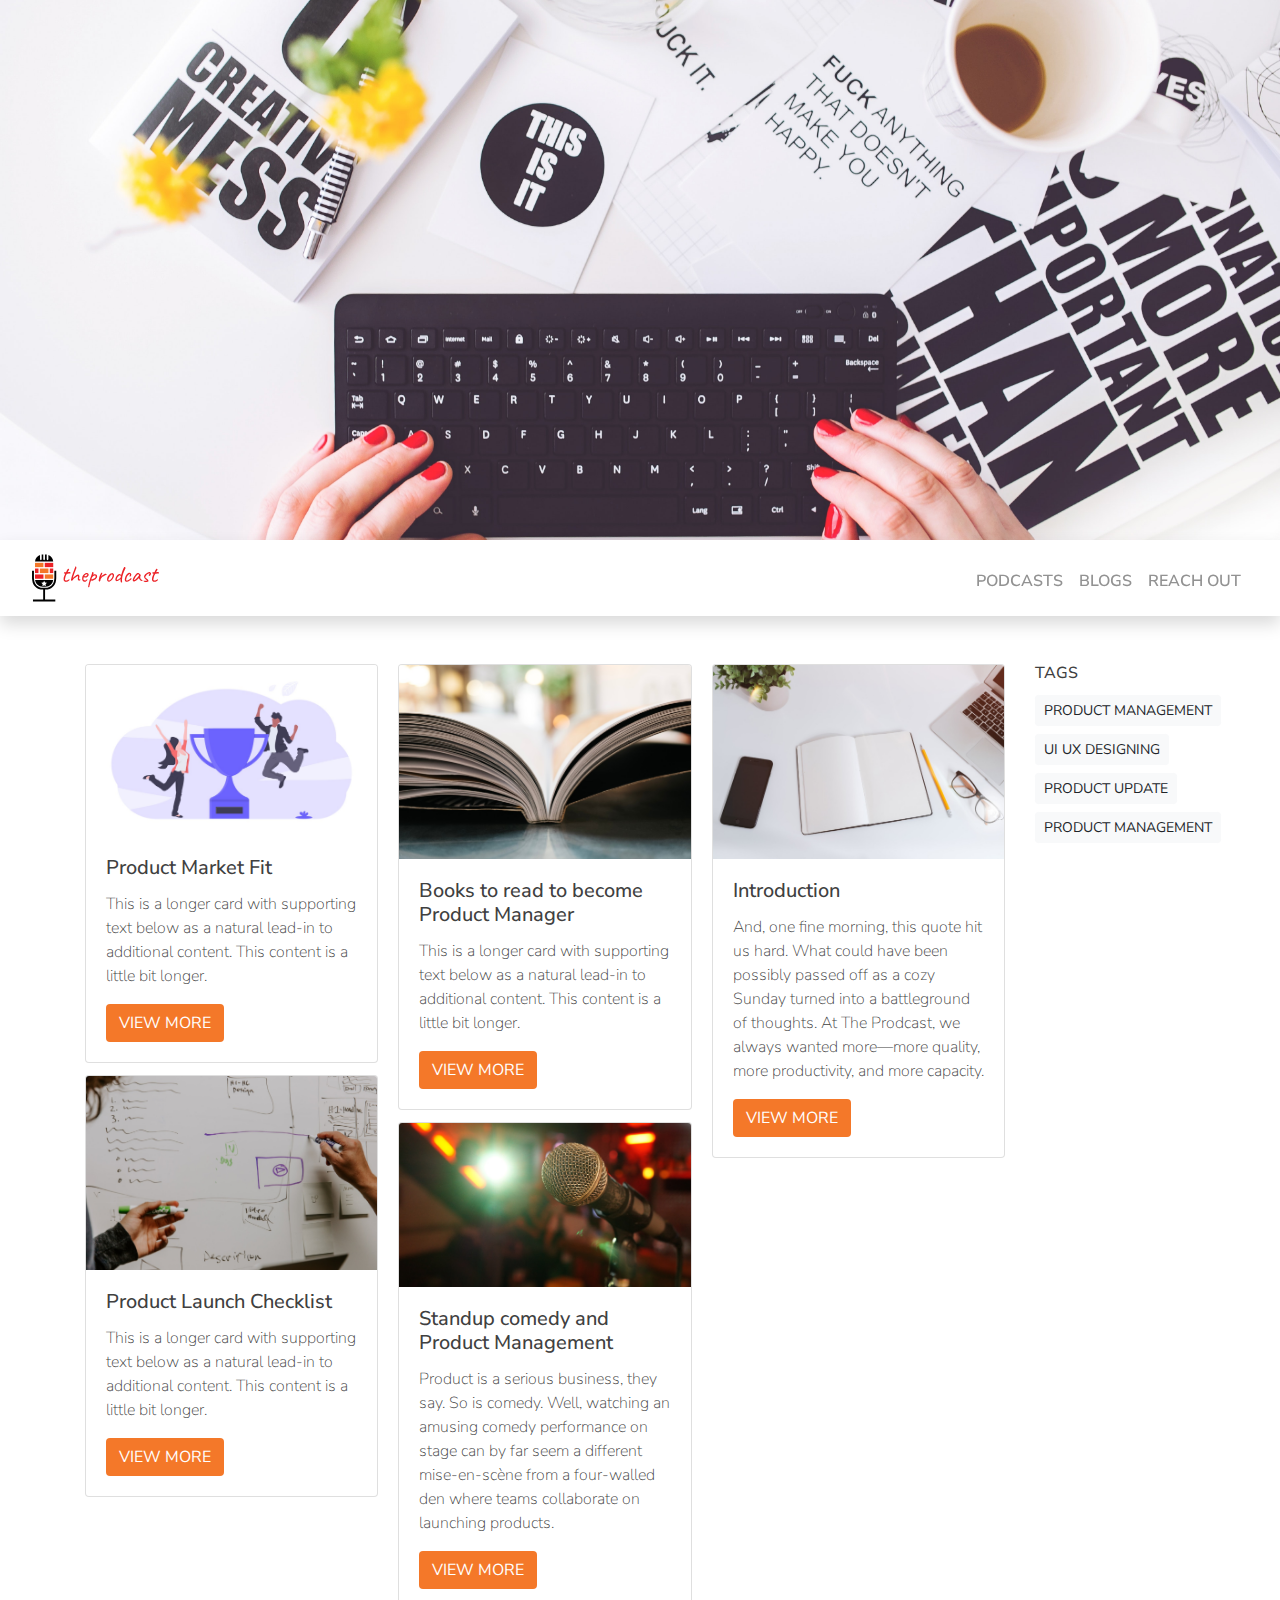
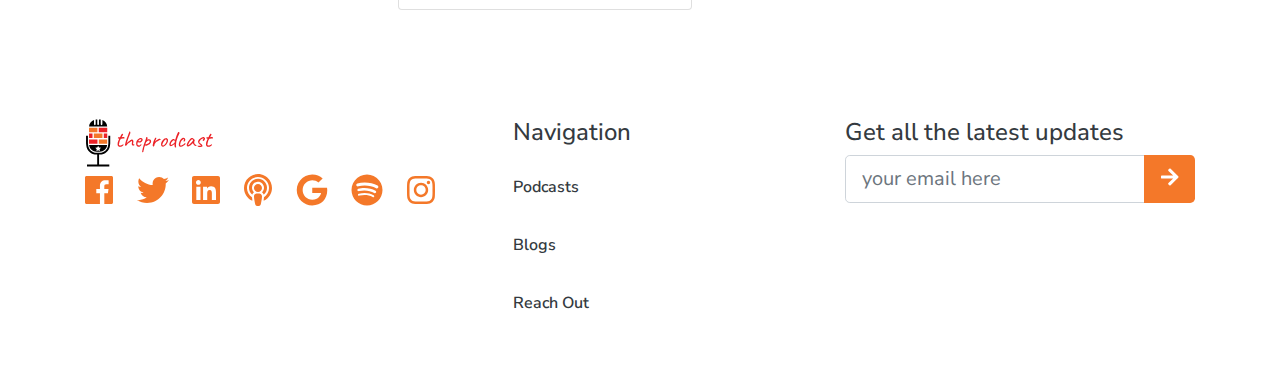
==== blogs/index.html @ cf058c2c "Update index.html" ====
<!doctype html>
<html lang="en">

<head>
    <!-- Required meta tags -->
    <meta charset="utf-8">
    <meta name="viewport" content="width=device-width, initial-scale=1, shrink-to-fit=no">
    <link rel="icon" type="image/svg+xml" href="../assets/img/icons/favicon.svg" />
    <link rel="icon" type="image/png" href="../assets/img/icons/favicon-16x16.png" sizes="16x16">
    <link rel="icon" type="image/png" href="../assets/img/icons/favicon-32x32.png" sizes="32x32">
    <link rel="icon" type="image/png" href="../assets/img/icons/favicon-48x48.png" sizes="48x48">

    <!-- Bootstrap CSS -->
    <link rel="stylesheet" href="../assets/lib/bootstrap/4.4.1/css/bootstrap.min.css">
    <link rel="stylesheet" href="../assets/lib/animate/css/animate.css">
    <link rel="stylesheet" href="../assets/css/default/style.css">
    <link rel="stylesheet" href="../assets/css/default/blogs.css">

    <title>TheProdcast - Blogs</title>
</head>

<body data-spy="scroll" data-target=".site-nav" data-offset="55">

    <header id="page-hero" class="site-header">

        <section class="layout-hero d-flex align-items-center text-light text-center">
            <!-- <div class="container py-4">
                <div class="row justify-content-center pt-5">
                    <div class="col-11 col-sm-10 col-md-8 animated fadeInUp">
                        <img class="layout-image img-fluid rounded" src="assets/img/icons/brand-banner-color.svg"
                            alt="banner image">
                    </div>
                </div>
                <div class="row justify-content-center">
                    <div class="col-11 col-sm-10 col-md-8 animated fadeInUp">
                        <p class="page-section-text">Simple, compelling, and fun—this is how we at The Prodcast made
                            product learning to be. Here’s the content-rich platform with interesting product stories
                            and podcasts that feature the stars behind stellar products. Whether you’re an enthusiast or
                            a full-time geek—level up your career and product skills by leveraging our knowledge.
                        </p>
                    </div>
                </div>
            </div> -->
        </section>

    </header>

    <nav class="site-nav family-sans text-uppercase navbar navbar-expand-md navbar-default bg-white sticky-top shadow">
        <div class="container-fluid">

            <a class="navbar-brand text-tango" href="#page-hero">
                <img class="img-fluid" src="../assets/img/icons/brand-logo.svg" alt="brand logo"></a>

            <button type="button" class="navbar-toggler border-tango" data-toggle="collapse" data-target="#myTogglerNav"
                aria-controls="myTogglerNav" aria-label="Toggle Navigation">
                <i class="fas fa-bars text-tango"></i>
            </button>

            <section class="collapse navbar-collapse" id="myTogglerNav">
                <div class="navbar-nav ml-auto">
                    <a class="nav-item nav-link" href="../index.html#page-podcasts">podcasts</a>
                    <a class="nav-item nav-link" href="#page-blogs">blogs</a>
                    <!-- <a class="nav-item nav-link" href="#page-videos">videos</a> -->
                    <a class="nav-item nav-link" href="../index.html#page-contact">reach out</a>
                    <!-- <a class="nav-item nav-link" href="#page-events">events</a>
                    <a class="nav-item nav-link" href="#page-gallery">gallery</a> -->
                </div>
            </section>

        </div>
    </nav>

    <article id="page-blogs" class="page-section vertical-padding">
        <section class="container py-5">
            <div class="row">
                <div class="col-md-10">
                    <div class="card-columns">
                        <div class="card">
                            <img src="../assets/img/blogs/5.jpg" class="card-img-top" alt="product market fit">
                            <div class="card-body">
                                <h5 class="card-title">Product Market Fit</h5>
                                <p class="card-text">This is a longer card with supporting text below as a natural
                                    lead-in
                                    to
                                    additional content. This content is a little bit longer.</p>
                                <a href="javascript:;" class="btn btn-tango text-uppercase">View More</a>
                            </div>
                        </div>
                        <div class="card">
                            <img src="../assets/img/blogs/4.jpg" class="card-img-top" alt="product market fit">
                            <div class="card-body">
                                <h5 class="card-title">Product Launch Checklist</h5>
                                <p class="card-text">This is a longer card with supporting text below as a natural
                                    lead-in
                                    to
                                    additional content. This content is a little bit longer.</p>
                                <a href="javascript:;" class="btn btn-tango text-uppercase">View More</a>
                            </div>
                        </div>
                        <div class="card">
                            <img src="../assets/img/blogs/3.jpg" class="card-img-top" alt="product market fit">
                            <div class="card-body">
                                <h5 class="card-title">Books to read to become Product Manager</h5>
                                <p class="card-text">This is a longer card with supporting text below as a natural
                                    lead-in
                                    to
                                    additional content. This content is a little bit longer.</p>
                                <a href="javascript:;" class="btn btn-tango text-uppercase">View More</a>
                            </div>
                        </div>
                        <div class="card">
                            <img src="../assets/img/blogs/2.jpg" class="card-img-top" alt="product market fit">
                            <div class="card-body">
                                <h5 class="card-title">Standup comedy and Product Management</h5>
                                <p class="card-text">Product is a serious business, they say. So is comedy. Well,
                                    watching an amusing comedy performance on stage can by far seem a different
                                    mise-en-scène from a four-walled den where teams collaborate on launching products.
                                </p>
                                <a href="javascript:;" class="btn btn-tango text-uppercase">View More</a>
                            </div>
                        </div>
                        <div class="card">
                            <img src="../assets/img/blogs/1.jpg" class="card-img-top" alt="product market fit">
                            <div class="card-body">
                                <h5 class="card-title">Introduction</h5>
                                <p class="card-text">And, one fine morning, this quote hit us hard. What could have been
                                    possibly passed off as a cozy Sunday turned into a battleground of thoughts. At The
                                    Prodcast, we always wanted more—more quality, more productivity, and more capacity.
                                </p>
                                <a href="1.html" class="btn btn-tango text-uppercase">View More</a>
                            </div>
                        </div>
                    </div>
                </div>
                <div class="col-md-2">
                    <h1 class="h6 text-uppercase">Tags</h1>
                    <button type="button" class="btn btn-sm btn-light text-uppercase text-left text-nowrap my-1">product
                        management</button>
                    <button type="button" class="btn btn-sm btn-light text-uppercase text-left text-nowrap my-1">ui ux
                        designing</button>
                    <button type="button" class="btn btn-sm btn-light text-uppercase text-left text-nowrap my-1">product
                        update</button>
                    <button type="button" class="btn btn-sm btn-light text-uppercase text-left text-nowrap my-1">product
                        management</button>
                </div>
            </div>
        </section>
    </article>

    <footer class="site-footer text-dark d-flex justify-content-center">

        <div class="layout-social container py-5">
            <div class="row justify-content-between">
                <div class="col-12 col-lg-4 mt-4 mt-lg-0">
                    <img class="layout-image img-fluid rounded" src="../assets/img/icons/brand-logo.svg"
                        alt="sample image">
                    <div class="d-flex justify-content-between">
                        <a class="text-tango layout-icon text-decoration-none"
                            href="https://www.facebook.com/TheProdcastt/">
                            <i class="fab fa-facebook"></i>
                        </a>
                        <a class="text-tango layout-icon text-decoration-none"
                            href="https://twitter.com/TheProdcastt?s=08">
                            <i class="fab fa-twitter"></i>
                        </a>
                        <a class="text-tango layout-icon text-decoration-none"
                            href="https://www.linkedin.com/company/theprodcast/about/?viewAsMember=true">
                            <i class="fab fa-linkedin"></i>
                        </a>
                        <a class="text-tango layout-icon text-decoration-none"
                            href="https://podcasts.apple.com/in/podcast/theprodcast/id1482634172">
                            <i class="fas fa-podcast"></i>
                        </a>
                        <a class="text-tango layout-icon text-decoration-none"
                            href="https://podcasts.google.com/?feed=aHR0cHM6Ly9hbmNob3IuZm0vcy9lYTJhMzEwL3BvZGNhc3QvcnNz">
                            <i class="fab fa-google"></i>
                        </a>
                        <a class="text-tango layout-icon text-decoration-none"
                            href="https://open.spotify.com/show/0u6NNu3ZyZHyn888FD3WdE?si=4LBJCZOmSqauSCXSs1jBHQ">
                            <i class="fab fa-spotify"></i>
                        </a>
                        <a class="text-tango layout-icon text-decoration-none"
                            href="https://www.instagram.com/theprodcastt?igshid=fhnfyehpkcc2">
                            <i class="fab fa-instagram"></i>
                        </a>
                    </div>
                </div>
                <div class="col-12 col-lg-3 mt-4 mt-lg-0">
                    <h2 class="layout-title">Navigation</h2>
                    <ul class="list-group list-group-flush site-nav">
                        <li class="list-group-item px-0 border-bottom-0"><a
                                class="nav-item nav-link pl-0 text-dark text-decoration-none"
                                href="../index.html#page-podcasts">Podcasts</a></li>
                        <li class="list-group-item px-0 border-bottom-0"><a
                                class="nav-item nav-link pl-0 text-dark text-decoration-none"
                                href="#page-blogs">Blogs</a></li>
                        <!-- <li class="list-group-item px-0 border-bottom-0"><a
                                class="nav-item nav-link pl-0 text-dark text-decoration-none"
                                href="#page-videos">Videos</a></li> -->
                        <li class="list-group-item px-0 border-bottom-0"><a
                                class="nav-item nav-link pl-0 text-dark text-decoration-none"
                                href="../index.html#page-contact">Reach
                                Out</a></li>
                        <!-- <li class="list-group-item px-0 border-bottom-0"><a
                                class="nav-item nav-link pl-0 text-dark text-decoration-none"
                                href="#page-events">Events</a></li>
                        <li class="list-group-item px-0 border-bottom-0"><a
                                class="nav-item nav-link pl-0 text-dark text-decoration-none"
                                href="#page-gallery">Gallery</a></li> -->
                    </ul>
                </div>
                <div class="col-12 col-lg-4 mt-4 mt-lg-0">
                    <h2 class="layout-title ">Get all the latest updates</h2>
                    <div class="input-group input-group-lg">
                        <input type="text" class="form-control" aria-label="Sizing example input"
                            placeholder="your email here" aria-describedby="inputGroup-sizing-lg">
                        <div class="input-group-append">
                            <button class="btn btn-tango" type="button"><i class="fa fa-arrow-right"></i></button>
                        </div>
                    </div>
                </div>
            </div>
        </div>

    </footer>

    <a id="back-to-top" href="#" class="btn btn-outline-tango back-to-top" role="button"><i
            class="fa fa-arrow-up text-tango"></i></a>

    <!-- Optional JavaScript -->
    <!-- jQuery first, then Popper.js, then Bootstrap JS -->
    <script src="../assets/lib/jquery/3.3.1/js/jquery.min.js"></script>
    <script src="../assets/lib/popper/1.14.6/js/popper.min.js"></script>
    <script src="../assets/lib/bootstrap/4.4.1/js/bootstrap.min.js"></script>
    <script async defer src="../assets/lib/fontawesome/5.6.3/js/all.js"></script>
    <script src="../assets/js/default/app.js"></script>
</body>

</html>
---- assets/css/default/style.css ----
@import url('https://fonts.googleapis.com/css?family=Nunito+Sans:200,400,600&display=swap');

:root {
  /* 
    --blue: #007bff;
    --indigo: #6610f2;
    --purple: #6f42c1;
    --pink: #e83e8c;
    --red: #dc3545;
    --orange: #fd7e14;
    --yellow: #ffc107;
    --green: #28a745;
    --teal: #20c997;
    --cyan: #17a2b8;
    --white: #fff;
    --gray: #6c757d;
    --gray-dark: #343a40;
    --primary: #007bff;
    --secondary: #6c757d;
    --success: #28a745;
    --info: #17a2b8;
    --warning: #ffc107;
    --danger: #dc3545;
    --light: #f8f9fa;
    --dark: #343a40;

    --breakpoint-xs: 0;
    --breakpoint-sm: 576px;
    --breakpoint-md: 768px;
    --breakpoint-lg: 992px;
    --breakpoint-xl: 1200px;

    --font-family-nunito-sans: -apple-system,BlinkMacSystemFont,"Segoe UI",Roboto,"Helvetica Neue",Arial,sans-serif,"Apple Color Emoji","Segoe UI Emoji","Segoe UI Symbol";
    --font-family-monospace: SFMono-Regular,Menlo,Monaco,Consolas,"Liberation Mono","Courier New",monospace;
*/
  /* Override Variables */
  --font-family-nunito-sans: 'Nunito Sans', sans-serif, -apple-system,
    BlinkMacSystemFont, 'Segoe UI', Roboto, 'Helvetica Neue',
    Arial, sans-serif, 'Apple Color Emoji', 'Segoe UI Emoji',
    'Segoe UI Symbol';
  --gray-dark: #404040;
  --purple: #533777;

  /* Page Variables */
  --tango: #f47829;
  --ghost: #ccd1d8;
  --black: #000000;
  --gray: #929292;
  --light-blue: #e1f7f5;
  --light-purple: #c290d2;
  --font-family-serif: 'Nunito Sans', serif;
  --color-text: var(--gray-dark);
  --font-family-text: var(--font-family-serif);
}

.family-sans {
  font-family: var(--font-family-nunito-sans);
}

.animated {
  visibility: visible !important;
}

body {
  font-family: var(--font-family-text);
  color: var(--color-text);
  font-weight: 200;
}

.site-header {
  background: linear-gradient(to bottom, rgba(0,0,0,0), rgba(0,0,0,0.7)), url(../../img/landing/hero.jpg);
  background-position: center center;
  background-repeat: no-repeat;
  background-size: cover;
}

.site-header .animated {
  animation-delay: 0.5s;
  animation-duration: 1s;
}

.site-header img {
  height: 200px;
}

.layout-text {
  font-size: 0.875em;
  font-weight: 400;
}

.site-nav.inbody {
  background: var(--secondary);
}

.site-nav .navbar-nav .nav-link.active,
.site-nav .navbar-nav .nav-link:hover {
  color: var(--dark) !important;
}

@media screen and (max-width: 768px) {
  .site-nav .navbar-collapse {
    /* background-color: var(--black); */
    padding: 10px;
  }
  
  .site-nav .nav-link {
    color: var(--gray) !important;
  }
}

.site-header .layout-hero {
  min-height: 50vh;
}

.site-header .page-section-title {
  font-size: 3em;
  font-family: var(--font-family-nunito-sans);
  font-weight: 200;
}

.site-header .page-section-text {
  font-size: 1.2em;
}

.site-nav .nav-link {
  position: relative;
  padding-bottom: 0;
  margin-bottom: 2px;
}

.site-nav .nav-link:before {
  content: '';
  position: absolute;
  width: 100%;
  max-width: 100px;
  height: 2px;
  left: 0;
  bottom: 0;
  background-color: var(--tango);
  visibility: hidden;
  transform: scaleX(0);
  transition: all 0.3s ease-out;
}

.site-nav .nav-link:hover:before {
  visibility: visible;
  left: 0;
  transform: scaleX(1);
}

.layout-gallery .layout-image {
  transition: all 0.3s ease-out;
}

.layout-gallery .layout-image:hover {
  transform: scale(1.1) translateY(-3px);
}

.page-section-header .page-section-title {
  font-size: 2.5em;
  font-family: var(--font-family-nunito-sans);
  font-weight: 400;
}

.page-section-header .page-section-text {
  font-size: 1.5em;
  font-weight: 200;
}

.layout-title {
  font-family: var(--font-family-nunito-sans);
  font-size: 1.5em;
}

.layout-social .layout-icon {
  font-size: 2em;
  border-radius: 10%;
}

.layout-social .layout-icon:hover {
  color: var(--black);
}

/* Color overrides */

.bg-secondary {
  background-color: var(--gray) !important;
}

.bg-dark {
  background-color: var(--black) !important;
}

.btn-dark {
  background-color: var(--black);
  border-color: var(--black);
}

.navbar-toggler {
  border-color: var(--white) !important;
  font-weight: 600 !important;
}

.navbar-toggler:focus {
  outline-color: var(--black) !important;
}

.site-nav .nav-link {
  font-weight: 600;
  color: var(--gray);
}

.navbar-brand {
  font-weight: 700;
  text-transform: capitalize;
}

.navbar-brand img,
.site-footer img {
  height: 50px;
}

.text-tango {
  color: var(--tango)
}

.text-tango:hover {
  color: var(--black)
}

.btn-tango {
  background-color: var(--tango);
  color: var(--white);
}

.btn-outline-tango {
  background-color: var(--white);
  border-color: var(--tango);
}

.border-tango {
  border-color: var(--tango) !important;
  border: 1px solid;;
}

.back-to-top {
  position: fixed;
  bottom: 15px;
  right: 15px;
  display: none;
  z-index: 5;
}

.back-to-top img {
  height: 40px;
  width: 40px;
}

.back-to-top:focus {
  box-shadow: none;
}

.form-control:focus,
.btn-tango:hover,
.btn-tango:focus {
  border-color: var(--tango) !important;
  box-shadow: 0 0 0 0.2rem rgba(244, 120, 41, .25) !important;
}

.podcast-title {
  font-size: 1.2rem;
}
---- assets/css/default/blogs.css ----
.site-header {
    background: url(../../img/blogs/hero.jpg);
    background-position: center center;
    background-repeat: no-repeat;
    background-size: cover;
    height: 60vh;
  }

.post-image,.post-list blockquote,.post-video {
    margin-bottom: 1.875rem
  }

  .post-image-cover {
    position: relative;
    padding-top: 70%;
    background-position: center center;
    background-size: cover;
    background-repeat: no-repeat
}

.post-desc {
  text-align: justify;
}
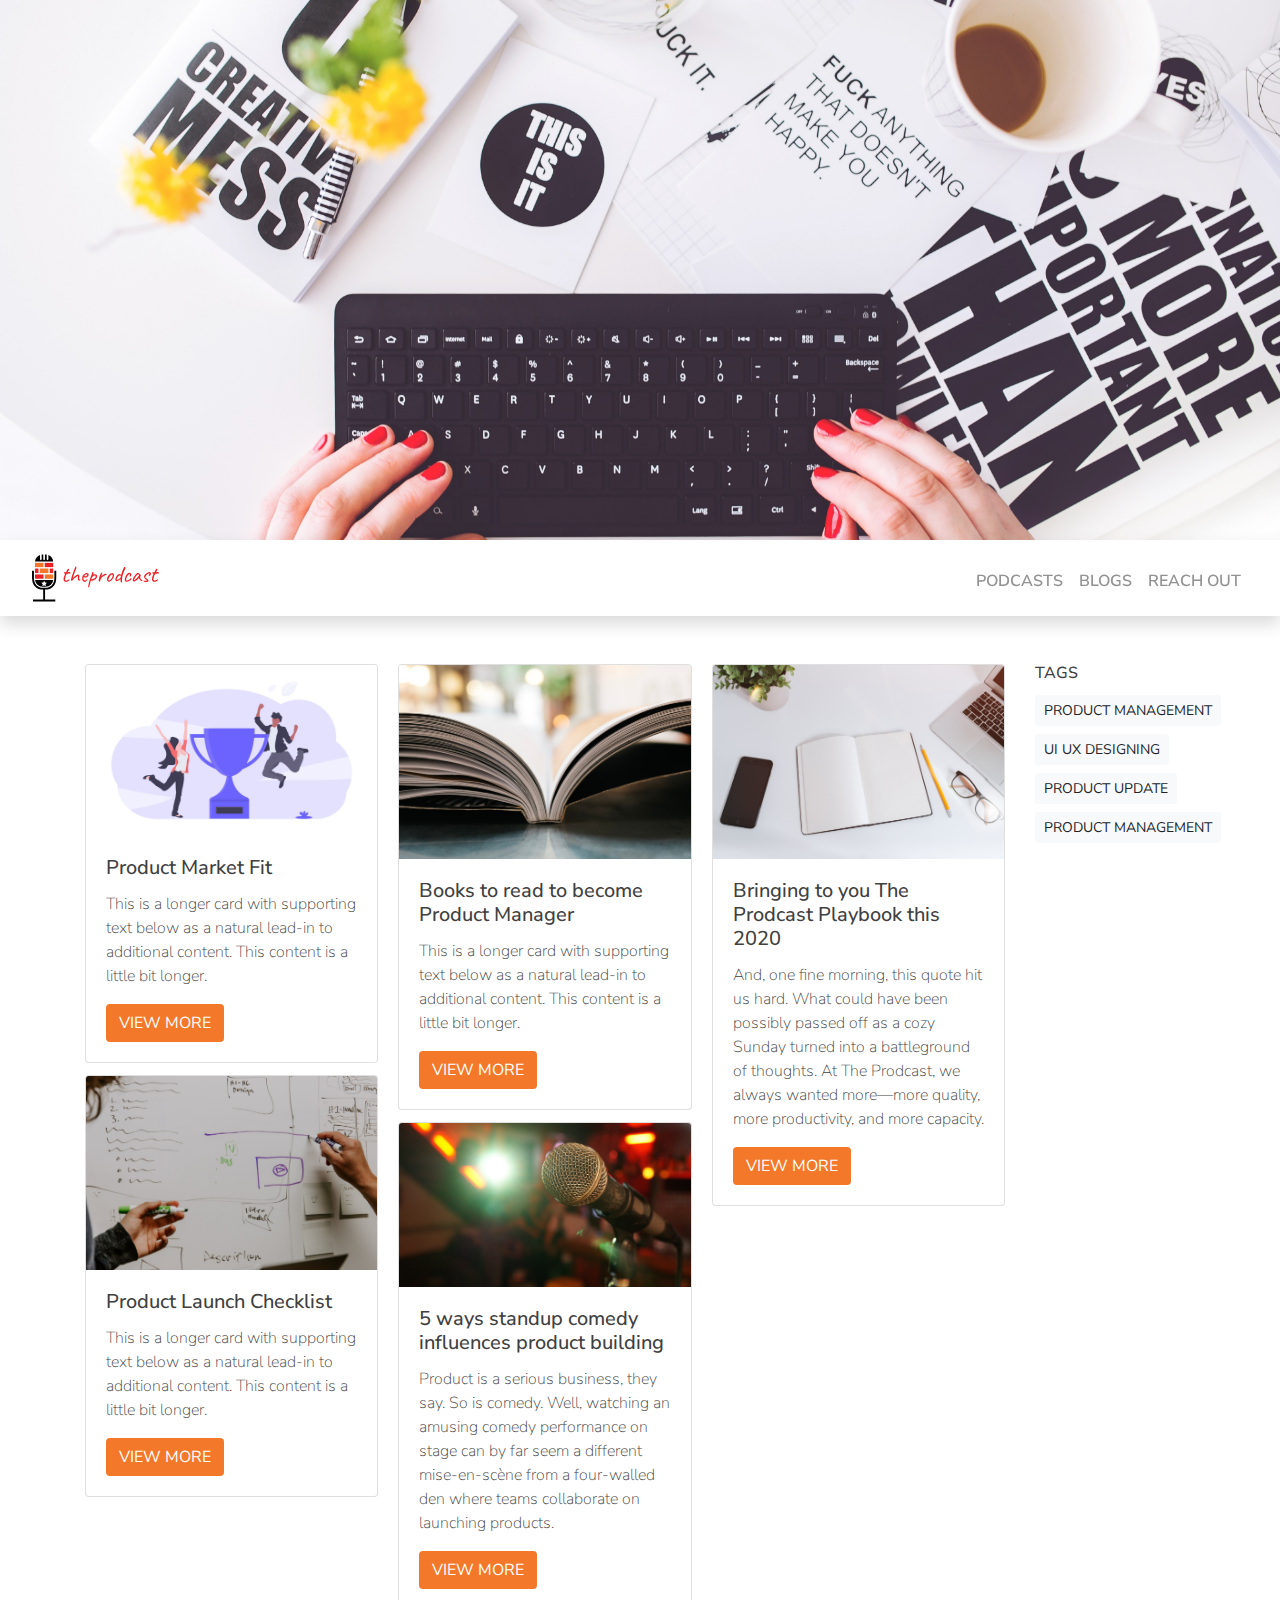
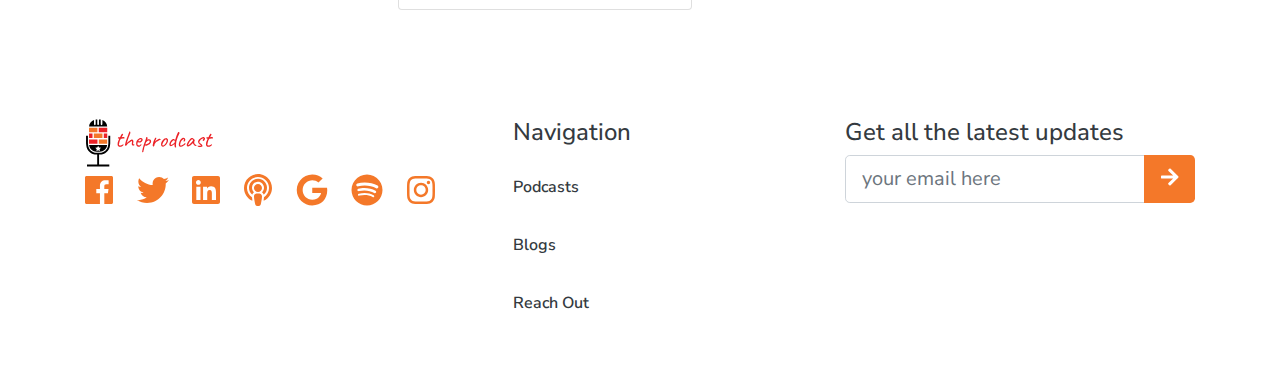
==== commit 82cfb8d3: "Update index.html" ====
--- a/blogs/index.html
+++ b/blogs/index.html
@@ -111,18 +111,18 @@
                         <div class="card">
                             <img src="../assets/img/blogs/2.jpg" class="card-img-top" alt="product market fit">
                             <div class="card-body">
-                                <h5 class="card-title">Standup comedy and Product Management</h5>
+                                <h5 class="card-title">5 ways standup comedy influences product building</h5>
                                 <p class="card-text">Product is a serious business, they say. So is comedy. Well,
                                     watching an amusing comedy performance on stage can by far seem a different
                                     mise-en-scène from a four-walled den where teams collaborate on launching products.
                                 </p>
-                                <a href="javascript:;" class="btn btn-tango text-uppercase">View More</a>
+                                <a href="2.html" class="btn btn-tango text-uppercase">View More</a>
                             </div>
                         </div>
                         <div class="card">
                             <img src="../assets/img/blogs/1.jpg" class="card-img-top" alt="product market fit">
                             <div class="card-body">
-                                <h5 class="card-title">Introduction</h5>
+                                <h5 class="card-title">Bringing to you The Prodcast Playbook this 2020</h5>
                                 <p class="card-text">And, one fine morning, this quote hit us hard. What could have been
                                     possibly passed off as a cozy Sunday turned into a battleground of thoughts. At The
                                     Prodcast, we always wanted more—more quality, more productivity, and more capacity.
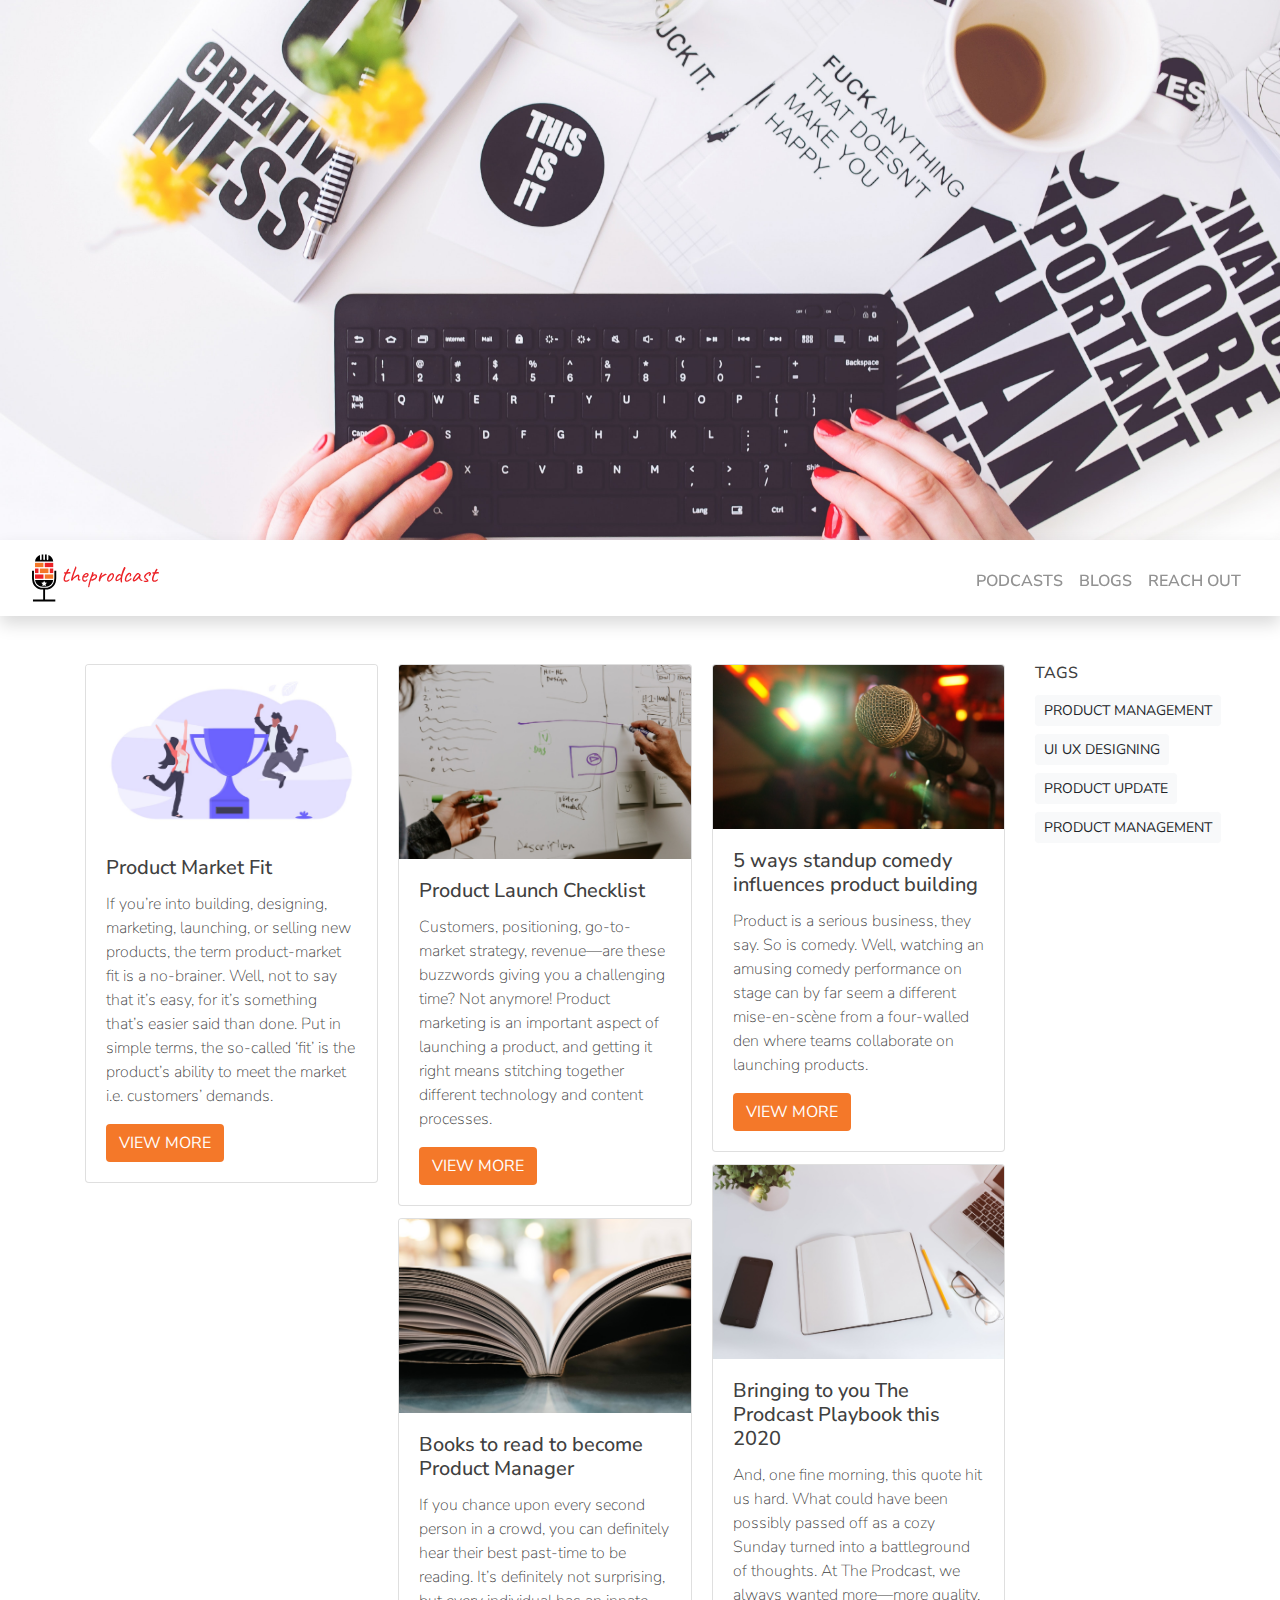
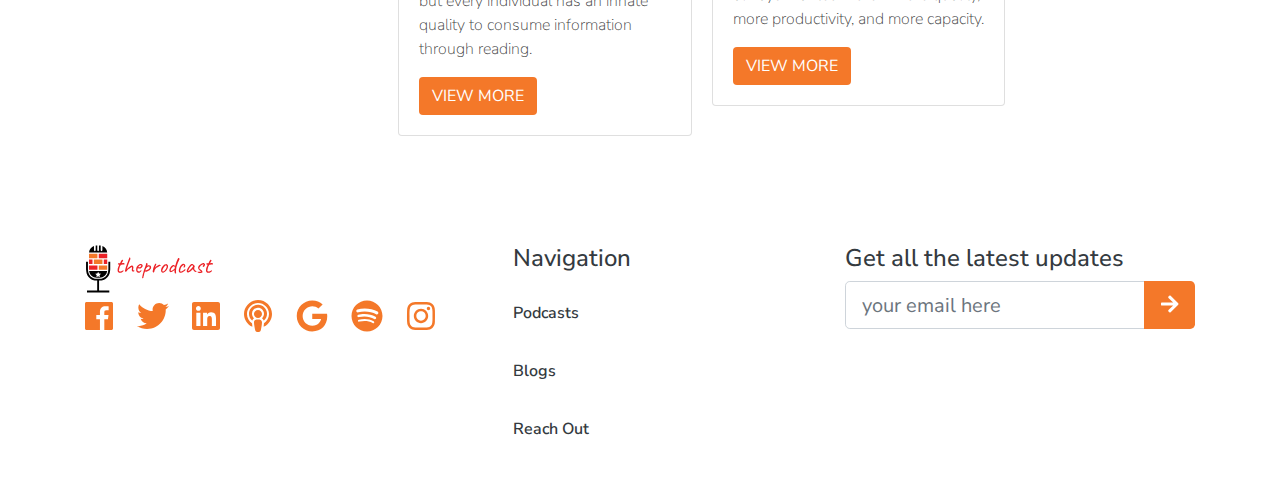
==== commit 2d448612: "updated blogs" ====
--- a/blogs/index.html
+++ b/blogs/index.html
@@ -79,33 +79,36 @@
                             <img src="../assets/img/blogs/5.jpg" class="card-img-top" alt="product market fit">
                             <div class="card-body">
                                 <h5 class="card-title">Product Market Fit</h5>
-                                <p class="card-text">This is a longer card with supporting text below as a natural
-                                    lead-in
-                                    to
-                                    additional content. This content is a little bit longer.</p>
-                                <a href="javascript:;" class="btn btn-tango text-uppercase">View More</a>
+                                <p class="card-text">If you’re into building, designing, marketing, launching, or
+                                    selling new products, the term product-market fit is a no-brainer. Well, not to say
+                                    that it’s easy, for it’s something that’s easier said than done. Put in simple
+                                    terms, the so-called ‘fit’ is the product’s ability to meet the market i.e.
+                                    customers’ demands.
+                                </p>
+                                <a href="5.html" class="btn btn-tango text-uppercase">View More</a>
                             </div>
                         </div>
                         <div class="card">
                             <img src="../assets/img/blogs/4.jpg" class="card-img-top" alt="product market fit">
                             <div class="card-body">
                                 <h5 class="card-title">Product Launch Checklist</h5>
-                                <p class="card-text">This is a longer card with supporting text below as a natural
-                                    lead-in
-                                    to
-                                    additional content. This content is a little bit longer.</p>
-                                <a href="javascript:;" class="btn btn-tango text-uppercase">View More</a>
+                                <p class="card-text">Customers, positioning, go-to-market strategy, revenue—are these
+                                    buzzwords giving you a challenging time? Not anymore! Product marketing is an
+                                    important aspect of launching a product, and getting it right means stitching
+                                    together different technology and content processes.
+                                </p>
+                                <a href="4.html" class="btn btn-tango text-uppercase">View More</a>
                             </div>
                         </div>
                         <div class="card">
                             <img src="../assets/img/blogs/3.jpg" class="card-img-top" alt="product market fit">
                             <div class="card-body">
                                 <h5 class="card-title">Books to read to become Product Manager</h5>
-                                <p class="card-text">This is a longer card with supporting text below as a natural
-                                    lead-in
-                                    to
-                                    additional content. This content is a little bit longer.</p>
-                                <a href="javascript:;" class="btn btn-tango text-uppercase">View More</a>
+                                <p class="card-text">If you chance upon every second person in a crowd, you can
+                                    definitely hear their best past-time to be reading. It’s definitely not surprising,
+                                    but every individual has an innate quality to consume information through reading.
+                                </p>
+                                <a href="3.html" class="btn btn-tango text-uppercase">View More</a>
                             </div>
                         </div>
                         <div class="card">
@@ -236,4 +239,4 @@
     <script src="../assets/js/default/app.js"></script>
 </body>
 
-</html>
+</html>--- a/assets/css/default/style.css
+++ b/assets/css/default/style.css
@@ -68,7 +68,7 @@
 }
 
 .site-header {
-  background: linear-gradient(to bottom, rgba(0,0,0,0), rgba(0,0,0,0.7)), url(../../img/landing/hero.jpg);
+  background: linear-gradient(to bottom, rgba(0, 0, 0, 0), rgba(0, 0, 0, 0.7)), url(../../img/landing/hero.jpg);
   background-position: center center;
   background-repeat: no-repeat;
   background-size: cover;
@@ -102,7 +102,7 @@
     /* background-color: var(--black); */
     padding: 10px;
   }
-  
+
   .site-nav .nav-link {
     color: var(--gray) !important;
   }
@@ -240,7 +240,7 @@
 
 .border-tango {
   border-color: var(--tango) !important;
-  border: 1px solid;;
+  border: 1px solid;
 }
 
 .back-to-top {
@@ -270,3 +270,54 @@
 .podcast-title {
   font-size: 1.2rem;
 }
+
+/* // Extra small devices (portrait phones, less than 576px) */
+@media (max-width: 575.98px) {
+  .embed-responsive-4by3::before {
+    padding-top: 55%;
+  }
+
+  .embed-responsive-1by1::before {
+    padding-top: 55%;
+  }
+}
+
+/* // Small devices (landscape phones, 576px and up) */
+@media (min-width: 576px) and (max-width: 767.98px) {
+  .embed-responsive-4by3::before {
+    padding-top: 50%;
+  }
+
+  .embed-responsive-1by1::before {
+    padding-top: 50%;
+  }
+}
+
+/* // Medium devices (tablets, 768px and up) */
+@media (min-width: 768px) and (max-width: 991.98px) {
+  .embed-responsive-4by3::before {
+    padding-top: 35%;
+  }
+
+  .embed-responsive-1by1::before {
+    padding-top: 35%;
+  }
+}
+
+/* // Large devices (desktops, 992px and up) */
+@media (min-width: 992px) and (max-width: 1199.98px) {
+  .embed-responsive-1by1::before {
+    padding-top: 77%;
+  }
+}
+
+/* // Extra large devices (large desktops, 1200px and up) */
+@media (min-width: 1200px) {
+  .embed-responsive-4by3::before {
+    padding-top: 58%;
+  }
+
+  .embed-responsive-1by1::before {
+    padding-top: 58%;
+  }
+}--- a/assets/css/default/blogs.css
+++ b/assets/css/default/blogs.css
@@ -1,23 +1,38 @@
 .site-header {
-    background: url(../../img/blogs/hero.jpg);
-    background-position: center center;
-    background-repeat: no-repeat;
-    background-size: cover;
-    height: 60vh;
-  }
-
-.post-image,.post-list blockquote,.post-video {
-    margin-bottom: 1.875rem
-  }
-
-  .post-image-cover {
-    position: relative;
-    padding-top: 70%;
-    background-position: center center;
-    background-size: cover;
-    background-repeat: no-repeat
+  background: url(../../img/blogs/hero.jpg);
+  background-position: center center;
+  background-repeat: no-repeat;
+  background-size: cover;
+  height: 60vh;
 }
 
-.post-desc {
+.post-image,
+.post-list blockquote,
+.post-video {
+  margin-bottom: 1.875rem
+}
+
+.post-image-cover {
+  position: relative;
+  padding-top: 70%;
+  background-position: center center;
+  background-size: contain;
+  background-repeat: no-repeat
+}
+
+.post-content p {
   text-align: justify;
 }
+
+.post-content blockquote p {
+  text-align: center;
+}
+
+.post-content p cite {
+  display: block;
+  text-align: center;
+}
+
+.post-content p cite::before {
+  content: "~ ";
+}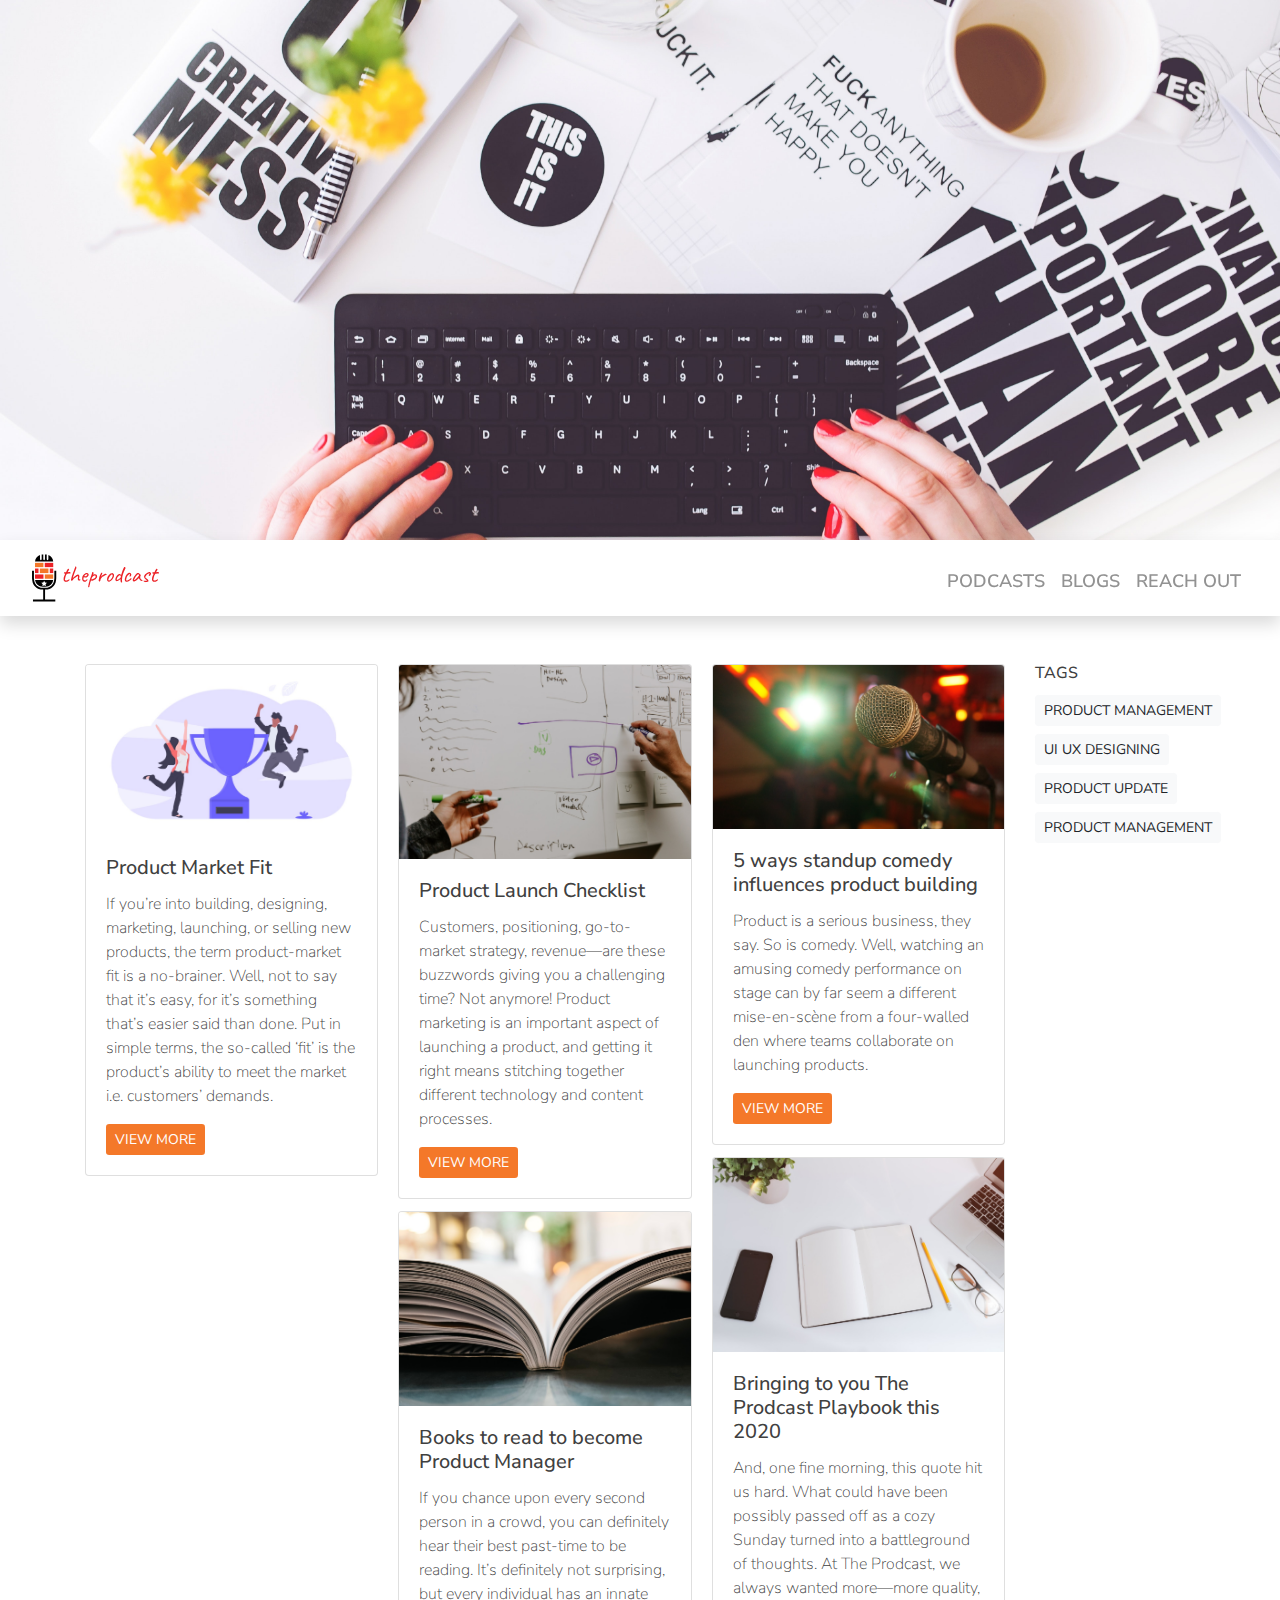
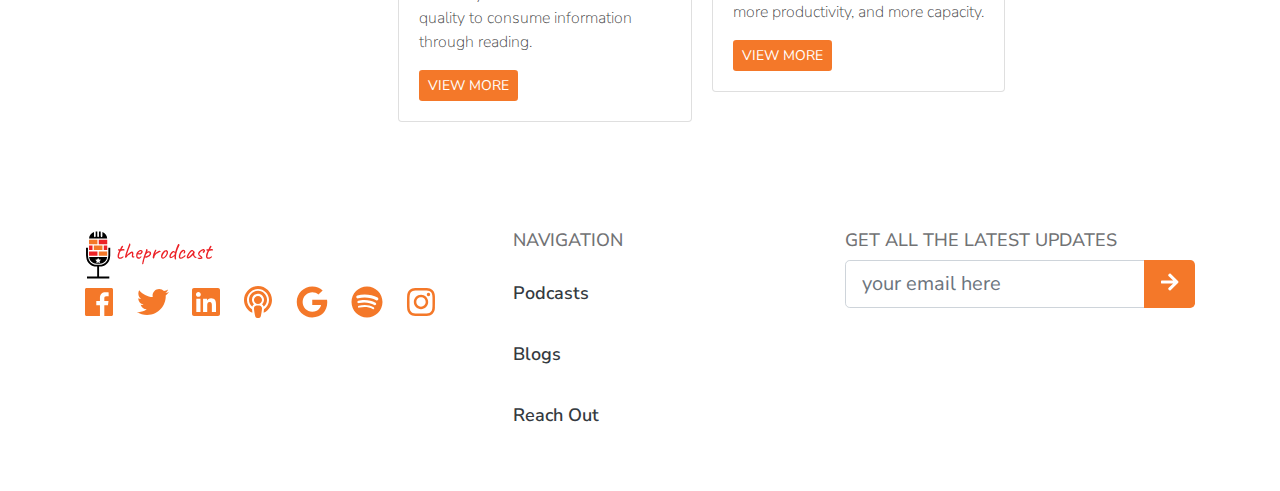
==== commit b4261c2d: "fixed style issues" ====
--- a/blogs/index.html
+++ b/blogs/index.html
@@ -85,7 +85,7 @@
                                     terms, the so-called ‘fit’ is the product’s ability to meet the market i.e.
                                     customers’ demands.
                                 </p>
-                                <a href="5.html" class="btn btn-tango text-uppercase">View More</a>
+                                <a href="5.html" class="btn btn-sm btn-tango btn-view-more text-uppercase">View More</a>
                             </div>
                         </div>
                         <div class="card">
@@ -97,7 +97,7 @@
                                     important aspect of launching a product, and getting it right means stitching
                                     together different technology and content processes.
                                 </p>
-                                <a href="4.html" class="btn btn-tango text-uppercase">View More</a>
+                                <a href="4.html" class="btn btn-sm btn-tango btn-view-more text-uppercase">View More</a>
                             </div>
                         </div>
                         <div class="card">
@@ -108,7 +108,7 @@
                                     definitely hear their best past-time to be reading. It’s definitely not surprising,
                                     but every individual has an innate quality to consume information through reading.
                                 </p>
-                                <a href="3.html" class="btn btn-tango text-uppercase">View More</a>
+                                <a href="3.html" class="btn btn-sm btn-tango btn-view-more text-uppercase">View More</a>
                             </div>
                         </div>
                         <div class="card">
@@ -119,7 +119,7 @@
                                     watching an amusing comedy performance on stage can by far seem a different
                                     mise-en-scène from a four-walled den where teams collaborate on launching products.
                                 </p>
-                                <a href="2.html" class="btn btn-tango text-uppercase">View More</a>
+                                <a href="2.html" class="btn btn-sm btn-tango btn-view-more text-uppercase">View More</a>
                             </div>
                         </div>
                         <div class="card">
@@ -130,7 +130,7 @@
                                     possibly passed off as a cozy Sunday turned into a battleground of thoughts. At The
                                     Prodcast, we always wanted more—more quality, more productivity, and more capacity.
                                 </p>
-                                <a href="1.html" class="btn btn-tango text-uppercase">View More</a>
+                                <a href="1.html" class="btn btn-sm btn-tango btn-view-more text-uppercase">View More</a>
                             </div>
                         </div>
                     </div>
--- a/assets/css/default/style.css
+++ b/assets/css/default/style.css
@@ -48,6 +48,8 @@
   --gray: #929292;
   --light-blue: #e1f7f5;
   --light-purple: #c290d2;
+  --mine-shaft: #353535;
+  --nevada: #717274;
   --font-family-serif: 'Nunito Sans', serif;
   --color-text: var(--gray-dark);
   --font-family-text: var(--font-family-serif);
@@ -94,7 +96,7 @@
 
 .site-nav .navbar-nav .nav-link.active,
 .site-nav .navbar-nav .nav-link:hover {
-  color: var(--dark) !important;
+  color: var(--mine-shaft) !important;
 }
 
 @media screen and (max-width: 768px) {
@@ -157,19 +159,23 @@
 }
 
 .page-section-header .page-section-title {
-  font-size: 2.5em;
+  font-size: 2rem;
   font-family: var(--font-family-nunito-sans);
   font-weight: 400;
+  color: var(--mine-shaft);
 }
 
 .page-section-header .page-section-text {
-  font-size: 1.5em;
+  font-size: 1.25rem;
   font-weight: 200;
+  text-align: center;
 }
 
 .layout-title {
   font-family: var(--font-family-nunito-sans);
-  font-size: 1.5em;
+  font-size: 1.125rem;
+  color: var(--nevada);
+  text-transform: uppercase;
 }
 
 .layout-social .layout-icon {
@@ -181,6 +187,11 @@
   color: var(--black);
 }
 
+.view-more {
+  font-size: 1rem;
+  text-transform: uppercase;
+}
+
 /* Color overrides */
 
 .bg-secondary {
@@ -208,6 +219,7 @@
 .site-nav .nav-link {
   font-weight: 600;
   color: var(--gray);
+  font-size: 1.125rem;
 }
 
 .navbar-brand {
@@ -267,8 +279,27 @@
   box-shadow: 0 0 0 0.2rem rgba(244, 120, 41, .25) !important;
 }
 
+input[type="email"]::-webkit-input-placeholder { /* Edge */
+  font-style: italic;
+  font-size: 1.2rem;
+}
+
+input[type="email"]:-ms-input-placeholder { /* Internet Explorer 10-11 */
+  font-style: italic;
+  font-size: 1.2rem;
+}
+
+input[type="email"]::placeholder {
+  font-style: italic;
+  font-size: 1.2rem;
+}
+
 .podcast-title {
-  font-size: 1.2rem;
+  color: var(--mine-shaft);
+}
+
+.btn-view-more {
+  font-size: 0.875rem;
 }
 
 /* // Extra small devices (portrait phones, less than 576px) */
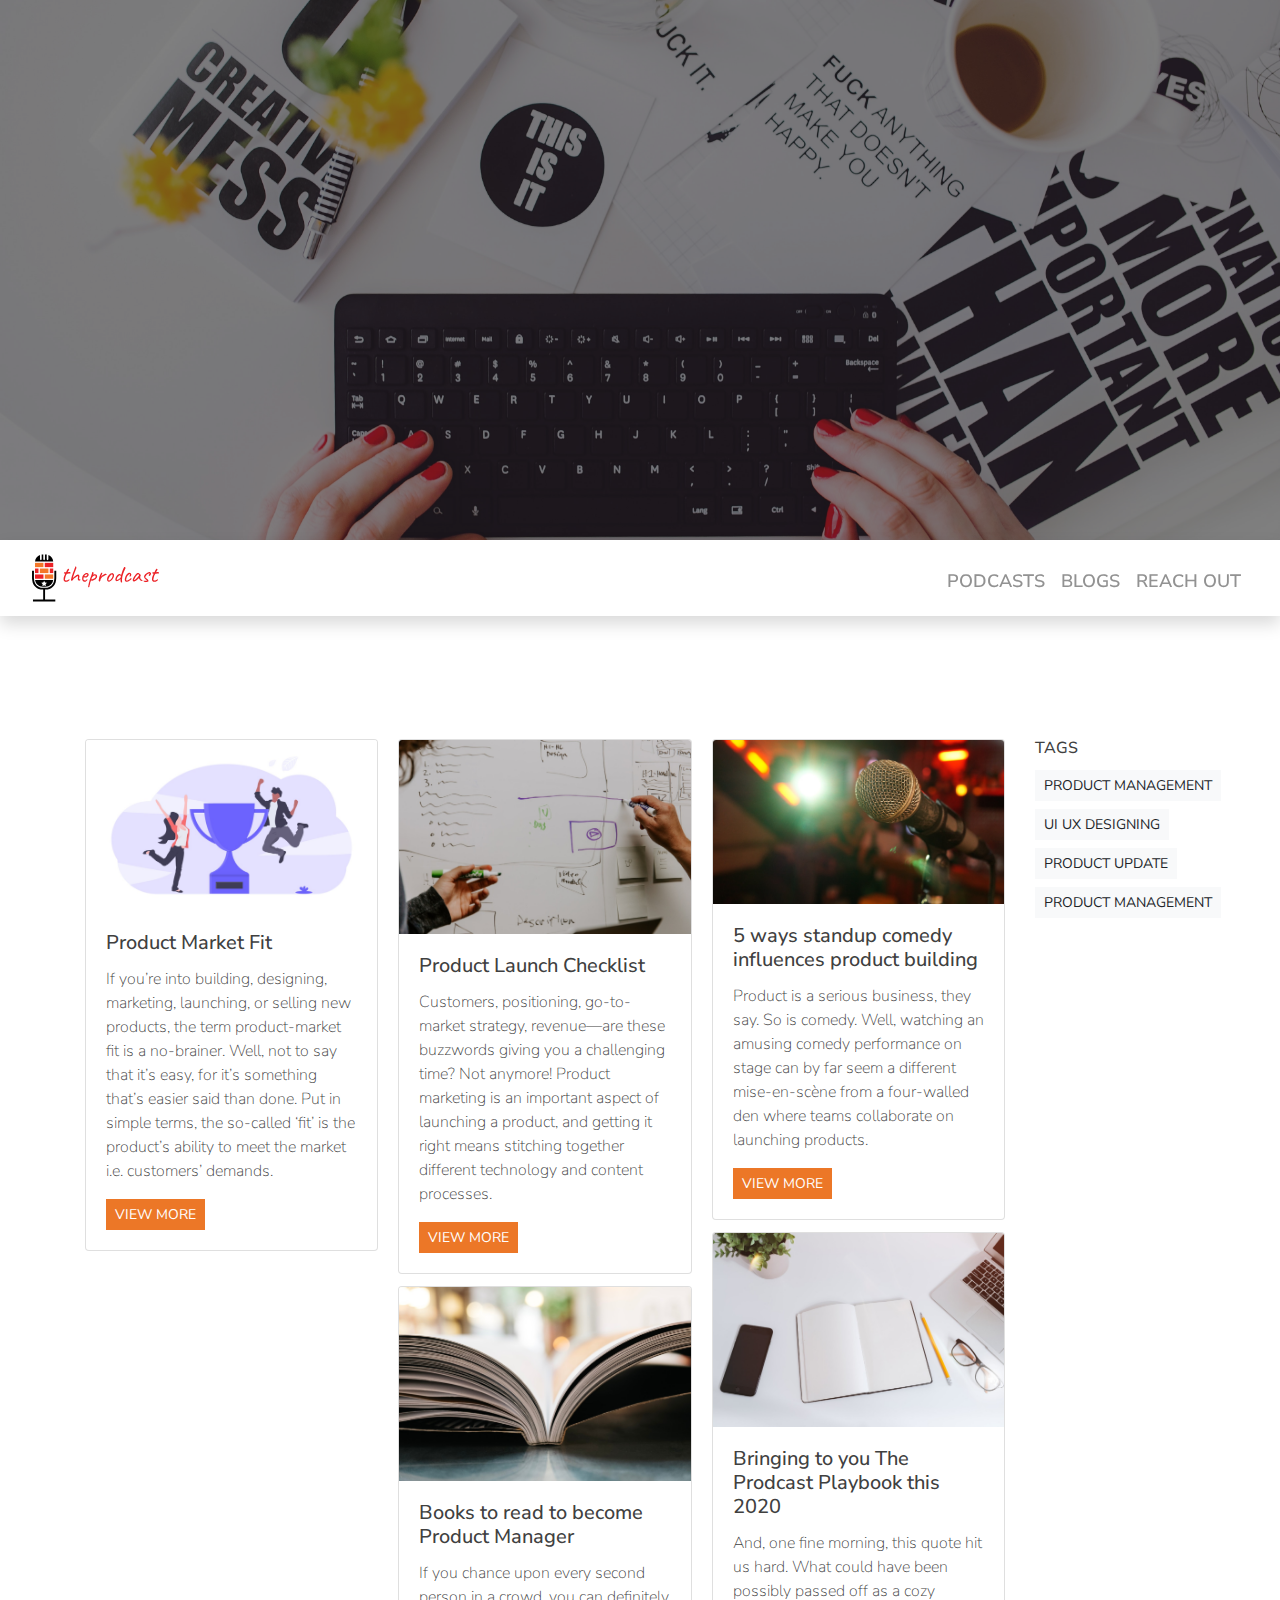
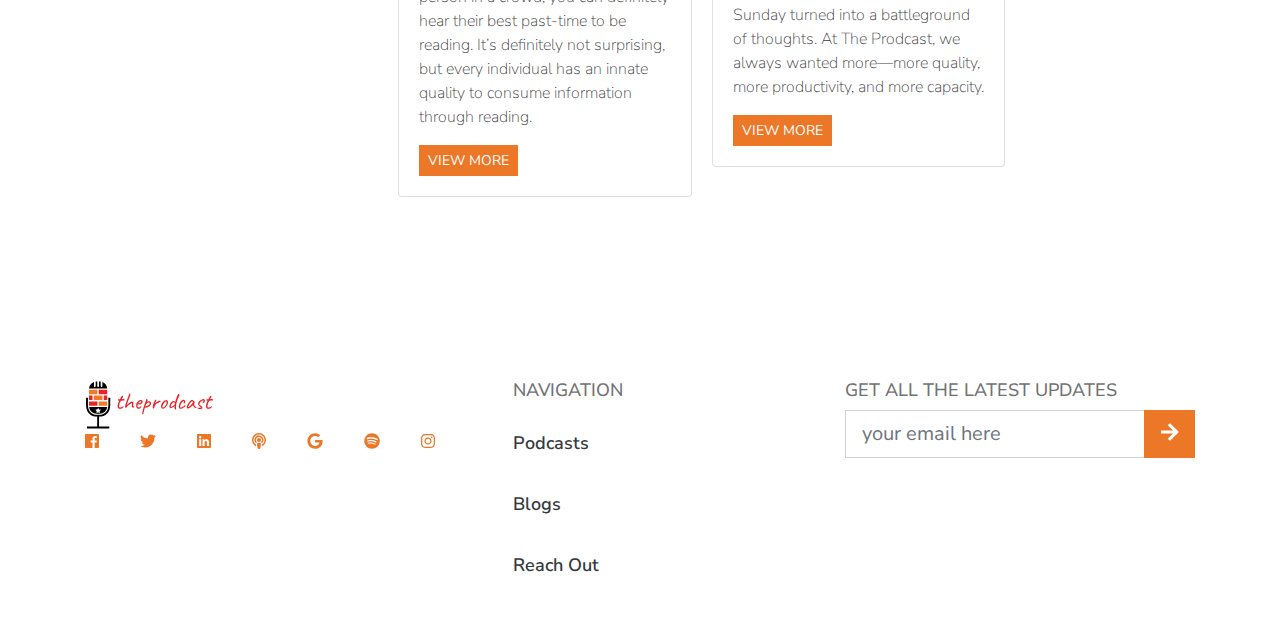
==== commit 26ac25f7: "fixed blog broken ui issue and fixed glider js error issue in other pages" ====
--- a/blogs/index.html
+++ b/blogs/index.html
@@ -21,7 +21,7 @@
 
 <body data-spy="scroll" data-target=".site-nav" data-offset="55">
 
-    <header id="page-hero" class="site-header">
+    <header id="page-hero" class="site-header"  style="background-image: url(../assets/img/blogs/hero.jpg);">
 
         <section class="layout-hero d-flex align-items-center text-light text-center">
             <!-- <div class="container py-4">
--- a/assets/css/default/style.css
+++ b/assets/css/default/style.css
@@ -1,4 +1,4 @@
-@import url('https://fonts.googleapis.com/css?family=Nunito+Sans:200,400,600&display=swap');
+@import url('https://fonts.googleapis.com/css2?family=Nunito+Sans:wght@200;400;600;800;900&display=swap');
 
 :root {
   /* 
@@ -42,7 +42,8 @@
   --purple: #533777;
 
   /* Page Variables */
-  --tango: #f47829;
+  --tango: #ec7727;
+  --old-lace: #fcefe8;
   --ghost: #ccd1d8;
   --black: #000000;
   --gray: #929292;
@@ -70,10 +71,21 @@
 }
 
 .site-header {
-  background: linear-gradient(to bottom, rgba(0, 0, 0, 0), rgba(0, 0, 0, 0.7)), url(../../img/landing/hero.jpg);
+  /* background: url(../../img/landing/hero3.jpg); */
   background-position: center center;
   background-repeat: no-repeat;
   background-size: cover;
+  position: relative;
+}
+
+.site-header:after {
+  content:" ";
+  background-color:rgba(0, 0, 0, 0.5);
+  position: absolute;
+  top: 0;
+  left: 0;
+  width: 100%;
+  height: 100%; 
 }
 
 .site-header .animated {
@@ -85,6 +97,11 @@
   height: 200px;
 }
 
+.site-header .banner-title {
+  font-weight: 900;
+  font-size: 3.375rem;
+}
+
 .layout-text {
   font-size: 0.875em;
   font-weight: 400;
@@ -97,6 +114,36 @@
 .site-nav .navbar-nav .nav-link.active,
 .site-nav .navbar-nav .nav-link:hover {
   color: var(--mine-shaft) !important;
+}
+
+#page-subscribe {
+  background: url(../../img/landing/subscribe-3.jpg);
+  background-position: center center;
+  background-repeat: no-repeat;
+  background-size: cover;
+}
+
+#page-subscribe {
+  padding-top: 4rem !important;
+  padding-bottom: 4rem !important;
+}
+
+.vertical-padding {
+  margin: 4.688rem 0;
+}
+
+.mb-25 {
+  margin-bottom: 1.563rem;
+}
+
+.glider .card .card-img-top {
+  height: 280px;
+  width: auto;
+  object-fit: cover;
+}
+
+.glider .card-title {
+  font-size: 1.125rem;
 }
 
 @media screen and (max-width: 768px) {
@@ -112,6 +159,10 @@
 
 .site-header .layout-hero {
   min-height: 50vh;
+}
+
+.site-header .layout-hero .container {
+  z-index: 1;
 }
 
 .site-header .page-section-title {
@@ -178,13 +229,17 @@
   text-transform: uppercase;
 }
 
-.layout-social .layout-icon {
+/* .layout-social .layout-icon {
   font-size: 2em;
   border-radius: 10%;
 }
 
 .layout-social .layout-icon:hover {
-  color: var(--black);
+  color: var(--white);
+} */
+
+.layout-social .layout-icon img {
+  height: 25px;
 }
 
 .view-more {
@@ -192,6 +247,15 @@
   text-transform: uppercase;
 }
 
+/* footer,
+footer .list-group-item {
+  background-color: var(--mine-shaft);
+} */
+
+/* footer .nav-link {
+  font-size: 0.75rem !important;
+} */
+
 /* Color overrides */
 
 .bg-secondary {
@@ -200,6 +264,14 @@
 
 .bg-dark {
   background-color: var(--black) !important;
+}
+
+.bg-tango-light {
+  background-color: var(--old-lace) !important;
+}
+
+.bg-tango {
+  background-color: var(--tango) !important;
 }
 
 .btn-dark {
@@ -213,7 +285,8 @@
 }
 
 .navbar-toggler:focus {
-  outline-color: var(--black) !important;
+  outline: none;
+  /* outline-color: var(--black) !important; */
 }
 
 .site-nav .nav-link {
@@ -261,6 +334,7 @@
   right: 15px;
   display: none;
   z-index: 5;
+  opacity: 1 !important;
 }
 
 .back-to-top img {
@@ -276,22 +350,39 @@
 .btn-tango:hover,
 .btn-tango:focus {
   border-color: var(--tango) !important;
-  box-shadow: 0 0 0 0.2rem rgba(244, 120, 41, .25) !important;
-}
-
-input[type="email"]::-webkit-input-placeholder { /* Edge */
+  box-shadow: 0 0 0 0.2rem rgba(236, 119, 39, .25) !important;
+}
+
+input[type="email"]::-webkit-input-placeholder {
+  /* Edge */
   font-style: italic;
-  font-size: 1.2rem;
-}
-
-input[type="email"]:-ms-input-placeholder { /* Internet Explorer 10-11 */
+  font-size: 0.75rem;
+  text-transform: uppercase;
+  color: var(--mine-shaft) !important;
+}
+
+input[type="email"]:-ms-input-placeholder {
+  /* Internet Explorer 10-11 */
   font-style: italic;
-  font-size: 1.2rem;
+  font-size: 0.75rem;
+  text-transform: uppercase;
+  color: var(--mine-shaft) !important;
 }
 
 input[type="email"]::placeholder {
   font-style: italic;
-  font-size: 1.2rem;
+  font-size: 0.75rem;
+  text-transform: uppercase;
+  color: var(--mine-shaft) !important;
+}
+
+.subscribe-title {
+  font-size: 1.625rem;
+}
+
+.form-control,
+.btn {
+  border-radius: 0 !important;
 }
 
 .podcast-title {
@@ -302,8 +393,58 @@
   font-size: 0.875rem;
 }
 
+.btn-icon {
+  width: 34px;
+  height: 34px;
+  padding: 0;
+  /* border: none; */
+  line-height: 28px;
+  text-align: center;
+  font-size: 14px;
+}
+
+.btn-circle {
+  -webkit-border-radius: 200px;
+  border-radius: 200px !important;
+}
+
+.glider-next,
+.glider-prev {
+  border: 1px solid var(--tango);
+}
+
+.glider-dot {
+  border: 0;
+}
+
+.glider-dot {
+  opacity: 0.5;
+}
+
+.glider-dot:focus {
+  outline: 0;
+  box-shadow: 0 0 0 0.2rem rgba(236, 119, 39, .25) !important;
+}
+
+.glider-dot.active 
+{
+  opacity: 1;
+  background-color: var(--tango);
+}
+
+.glider-next,
+.glider-prev {
+  top: 50%;
+}
+
+@media (max-width: 36em) {
+  .glider::-webkit-scrollbar {
+     height: 0;
+  }
+}
+
 /* // Extra small devices (portrait phones, less than 576px) */
-@media (max-width: 575.98px) {
+/* @media (max-width: 575.98px) {
   .embed-responsive-4by3::before {
     padding-top: 55%;
   }
@@ -311,10 +452,24 @@
   .embed-responsive-1by1::before {
     padding-top: 55%;
   }
+} */
+
+@media (max-width: 575.98px) {
+  .mb-30 {
+    margin-bottom: 30px !important;
+  }
+
+  .view-more {
+    font-size: 0.75rem;
+  }
+
+  .layout-title {
+    font-size: 1rem;
+  }
 }
 
 /* // Small devices (landscape phones, 576px and up) */
-@media (min-width: 576px) and (max-width: 767.98px) {
+/* @media (min-width: 576px) and (max-width: 767.98px) {
   .embed-responsive-4by3::before {
     padding-top: 50%;
   }
@@ -322,10 +477,10 @@
   .embed-responsive-1by1::before {
     padding-top: 50%;
   }
-}
+} */
 
 /* // Medium devices (tablets, 768px and up) */
-@media (min-width: 768px) and (max-width: 991.98px) {
+/* @media (min-width: 768px) and (max-width: 991.98px) {
   .embed-responsive-4by3::before {
     padding-top: 35%;
   }
@@ -333,22 +488,25 @@
   .embed-responsive-1by1::before {
     padding-top: 35%;
   }
-}
+} */
 
 /* // Large devices (desktops, 992px and up) */
-@media (min-width: 992px) and (max-width: 1199.98px) {
+/* @media (min-width: 992px) and (max-width: 1199.98px) {
   .embed-responsive-1by1::before {
     padding-top: 77%;
   }
-}
+} */
 
 /* // Extra large devices (large desktops, 1200px and up) */
 @media (min-width: 1200px) {
-  .embed-responsive-4by3::before {
+  /* .embed-responsive-4by3::before {
     padding-top: 58%;
   }
 
   .embed-responsive-1by1::before {
     padding-top: 58%;
+  } */
+  .width-25 {
+    width: 25% !important;
   }
 }--- a/assets/css/default/blogs.css
+++ b/assets/css/default/blogs.css
@@ -1,5 +1,5 @@
 .site-header {
-  background: url(../../img/blogs/hero.jpg);
+  /* background: url(../../img/blogs/hero.jpg); */
   background-position: center center;
   background-repeat: no-repeat;
   background-size: cover;
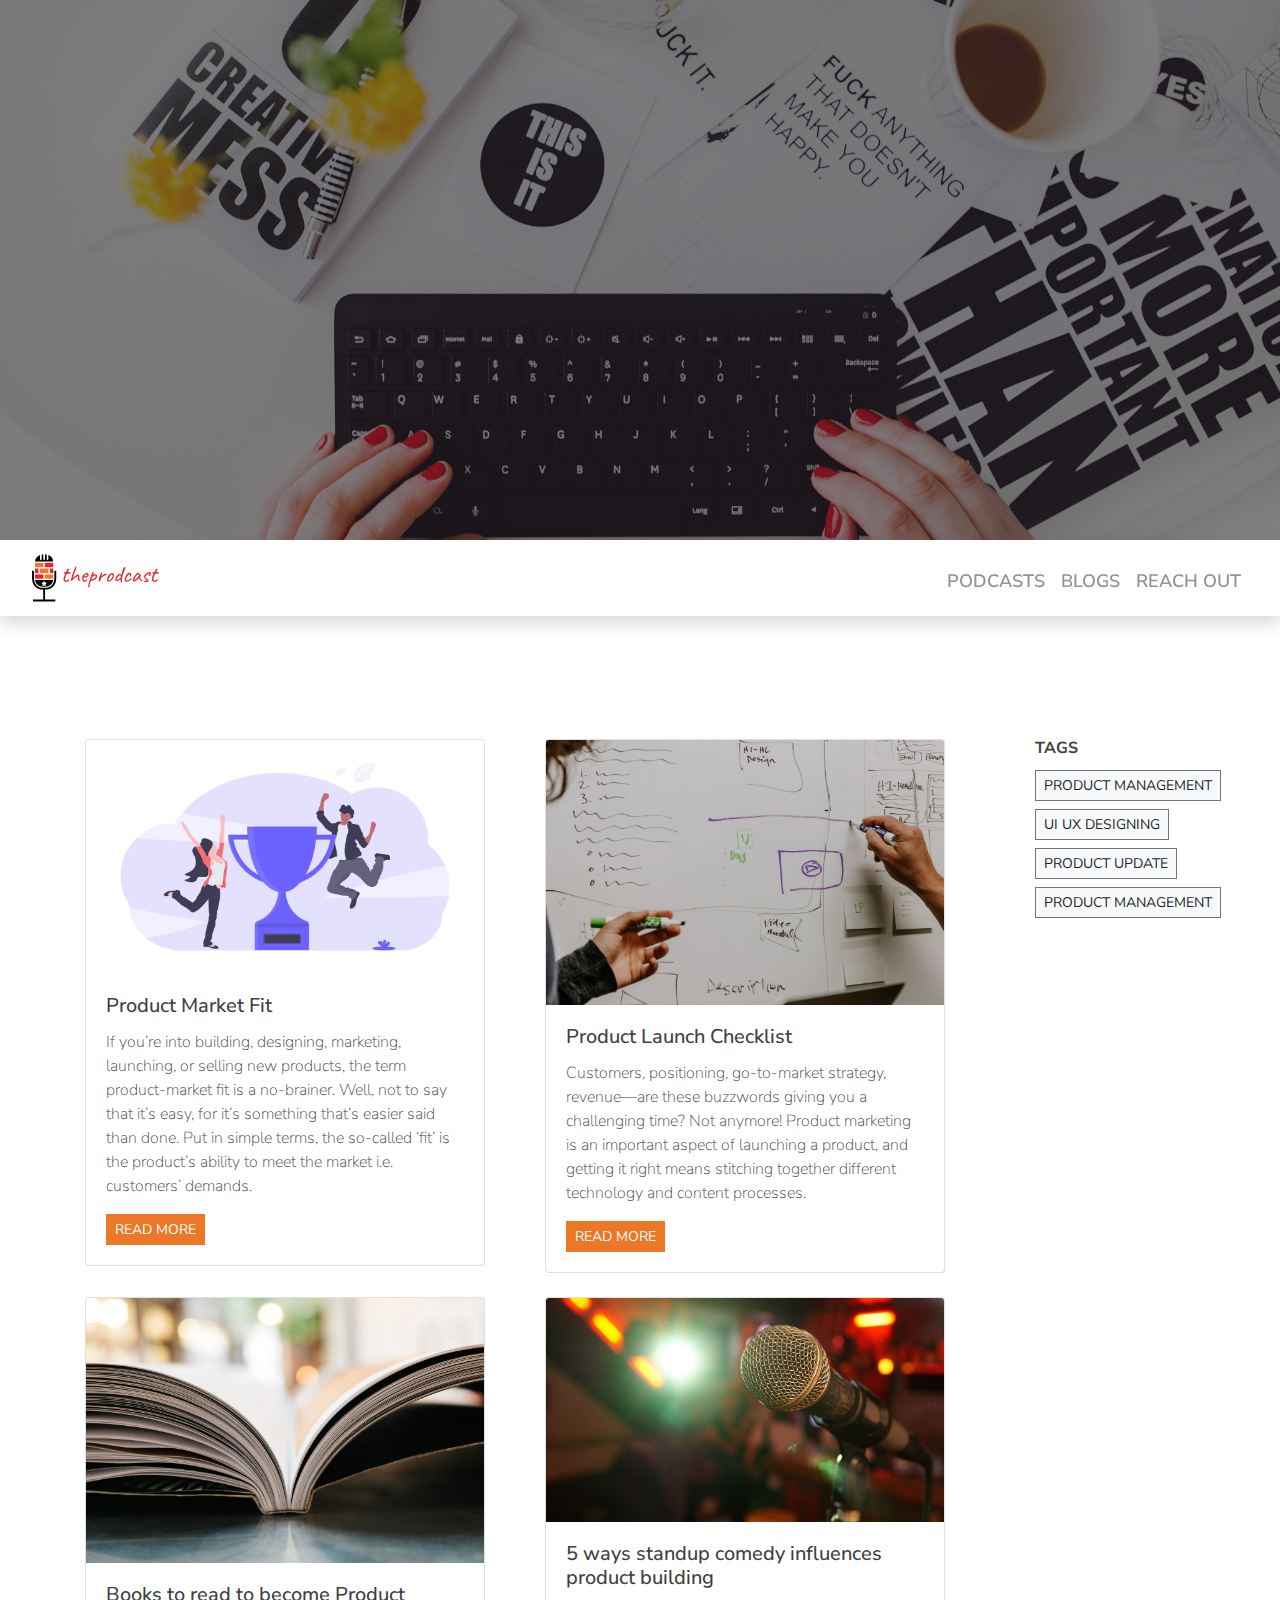
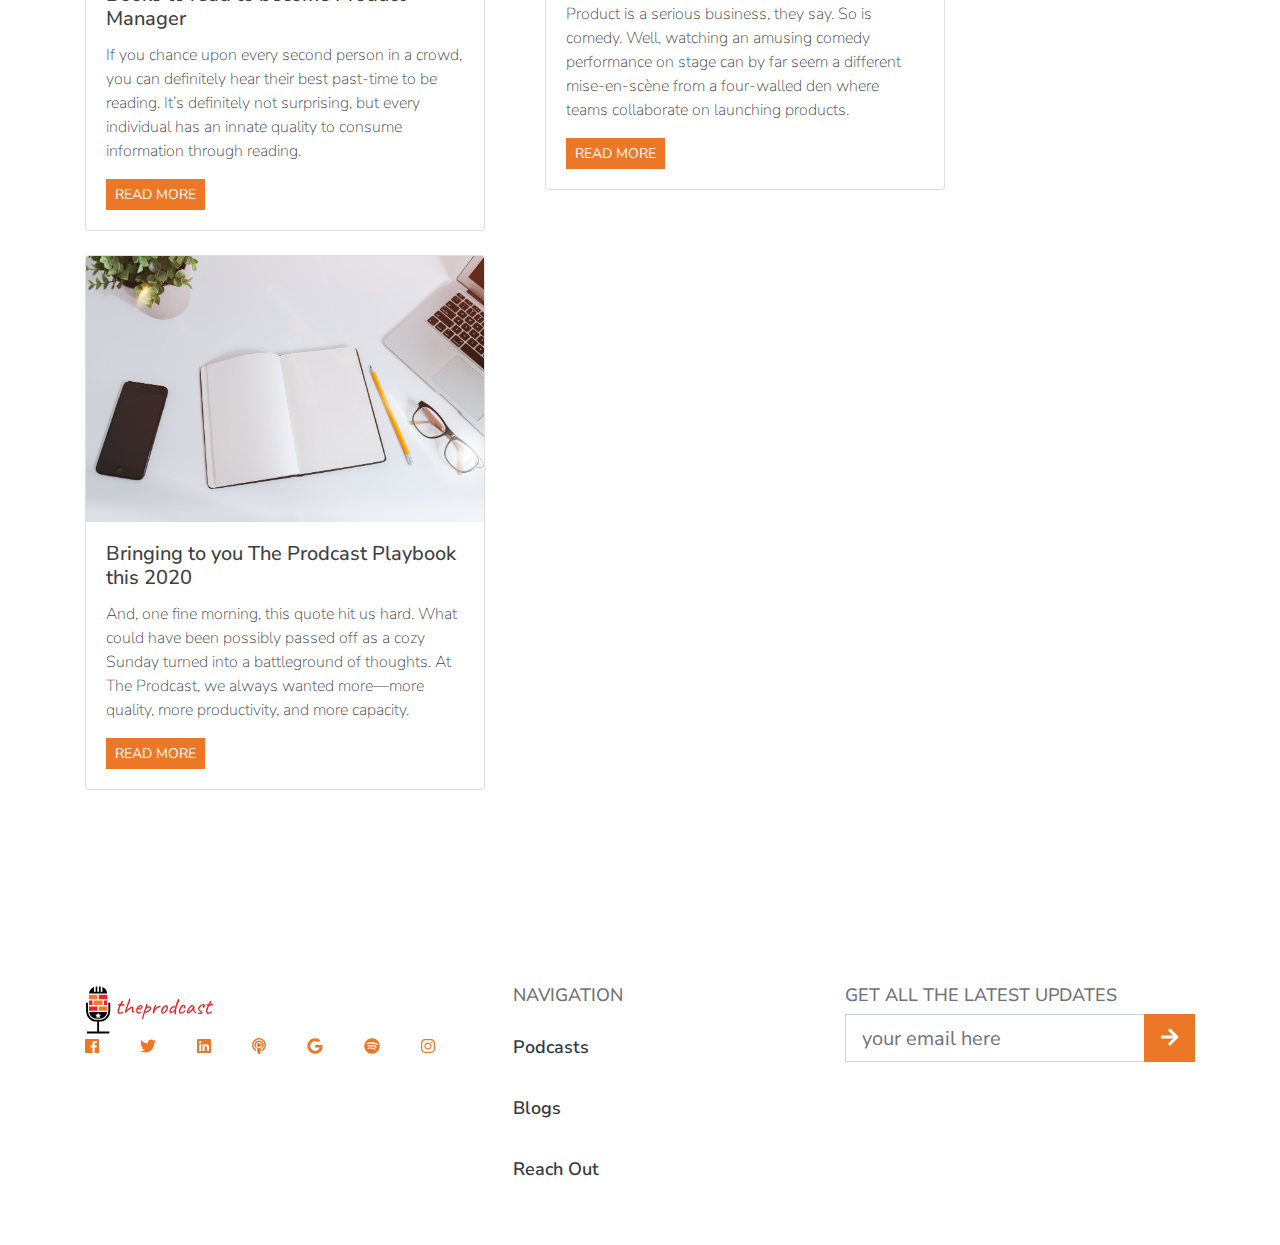
==== commit 933d2059: "added event registration page and changed blog home page structure" ====
--- a/blogs/index.html
+++ b/blogs/index.html
@@ -74,76 +74,93 @@
         <section class="container py-5">
             <div class="row">
                 <div class="col-md-10">
-                    <div class="card-columns">
-                        <div class="card">
-                            <img src="../assets/img/blogs/5.jpg" class="card-img-top" alt="product market fit">
-                            <div class="card-body">
-                                <h5 class="card-title">Product Market Fit</h5>
-                                <p class="card-text">If you’re into building, designing, marketing, launching, or
-                                    selling new products, the term product-market fit is a no-brainer. Well, not to say
-                                    that it’s easy, for it’s something that’s easier said than done. Put in simple
-                                    terms, the so-called ‘fit’ is the product’s ability to meet the market i.e.
-                                    customers’ demands.
-                                </p>
-                                <a href="5.html" class="btn btn-sm btn-tango btn-view-more text-uppercase">View More</a>
-                            </div>
-                        </div>
-                        <div class="card">
-                            <img src="../assets/img/blogs/4.jpg" class="card-img-top" alt="product market fit">
-                            <div class="card-body">
-                                <h5 class="card-title">Product Launch Checklist</h5>
-                                <p class="card-text">Customers, positioning, go-to-market strategy, revenue—are these
-                                    buzzwords giving you a challenging time? Not anymore! Product marketing is an
-                                    important aspect of launching a product, and getting it right means stitching
-                                    together different technology and content processes.
-                                </p>
-                                <a href="4.html" class="btn btn-sm btn-tango btn-view-more text-uppercase">View More</a>
-                            </div>
-                        </div>
-                        <div class="card">
-                            <img src="../assets/img/blogs/3.jpg" class="card-img-top" alt="product market fit">
-                            <div class="card-body">
-                                <h5 class="card-title">Books to read to become Product Manager</h5>
-                                <p class="card-text">If you chance upon every second person in a crowd, you can
-                                    definitely hear their best past-time to be reading. It’s definitely not surprising,
-                                    but every individual has an innate quality to consume information through reading.
-                                </p>
-                                <a href="3.html" class="btn btn-sm btn-tango btn-view-more text-uppercase">View More</a>
-                            </div>
-                        </div>
-                        <div class="card">
-                            <img src="../assets/img/blogs/2.jpg" class="card-img-top" alt="product market fit">
-                            <div class="card-body">
-                                <h5 class="card-title">5 ways standup comedy influences product building</h5>
-                                <p class="card-text">Product is a serious business, they say. So is comedy. Well,
-                                    watching an amusing comedy performance on stage can by far seem a different
-                                    mise-en-scène from a four-walled den where teams collaborate on launching products.
-                                </p>
-                                <a href="2.html" class="btn btn-sm btn-tango btn-view-more text-uppercase">View More</a>
-                            </div>
-                        </div>
-                        <div class="card">
-                            <img src="../assets/img/blogs/1.jpg" class="card-img-top" alt="product market fit">
-                            <div class="card-body">
-                                <h5 class="card-title">Bringing to you The Prodcast Playbook this 2020</h5>
-                                <p class="card-text">And, one fine morning, this quote hit us hard. What could have been
-                                    possibly passed off as a cozy Sunday turned into a battleground of thoughts. At The
-                                    Prodcast, we always wanted more—more quality, more productivity, and more capacity.
-                                </p>
-                                <a href="1.html" class="btn btn-sm btn-tango btn-view-more text-uppercase">View More</a>
-                            </div>
-                        </div>
-                    </div>
+                    <div class="row row-cols-1 row-cols-md-2 no-gutters">
+                        <div class="col mb-4">
+                            <div class="card" style="width:400px">
+                                <img src="../assets/img/blogs/5.jpg" class="card-img-top" alt="product market fit">
+                                <div class="card-body">
+                                    <h5 class="card-title">Product Market Fit</h5>
+                                    <p class="card-text">If you’re into building, designing, marketing, launching, or
+                                        selling new products, the term product-market fit is a no-brainer. Well, not to say
+                                        that it’s easy, for it’s something that’s easier said than done. Put in simple
+                                        terms, the so-called ‘fit’ is the product’s ability to meet the market i.e.
+                                        customers’ demands.
+                                    </p>
+                                    <a href="5.html" class="btn btn-sm btn-tango btn-view-more text-uppercase">Read More</a>
+                                </div>
+                            </div>
+                        </div>
+                        <div class="col mb-4">
+                            <div class="card" style="width:400px">
+                                <img src="../assets/img/blogs/4.jpg" class="card-img-top" alt="product market fit">
+                                <div class="card-body">
+                                    <h5 class="card-title">Product Launch Checklist</h5>
+                                    <p class="card-text">Customers, positioning, go-to-market strategy, revenue—are these
+                                        buzzwords giving you a challenging time? Not anymore! Product marketing is an
+                                        important aspect of launching a product, and getting it right means stitching
+                                        together different technology and content processes.
+                                    </p>
+                                    <a href="4.html" class="btn btn-sm btn-tango btn-view-more text-uppercase">Read More</a>
+                                </div>
+                            </div>
+                        </div>
+                        <div class="col mb-4">
+                            <div class="card" style="width:400px">
+                                <img src="../assets/img/blogs/3.jpg" class="card-img-top" alt="product market fit">
+                                <div class="card-body">
+                                    <h5 class="card-title">Books to read to become Product Manager</h5>
+                                    <p class="card-text">If you chance upon every second person in a crowd, you can
+                                        definitely hear their best past-time to be reading. It’s definitely not surprising,
+                                        but every individual has an innate quality to consume information through reading.
+                                    </p>
+                                    <a href="3.html" class="btn btn-sm btn-tango btn-view-more text-uppercase">Read More</a>
+                                </div>
+                            </div>
+                        </div>
+                        <div class="col mb-4">
+                            <div class="card" style="width:400px">
+                                <img src="../assets/img/blogs/2.jpg" class="card-img-top" alt="product market fit">
+                                <div class="card-body">
+                                    <h5 class="card-title">5 ways standup comedy influences product building</h5>
+                                    <p class="card-text">Product is a serious business, they say. So is comedy. Well,
+                                        watching an amusing comedy performance on stage can by far seem a different
+                                        mise-en-scène from a four-walled den where teams collaborate on launching products.
+                                    </p>
+                                    <a href="2.html" class="btn btn-sm btn-tango btn-view-more text-uppercase">Read More</a>
+                                </div>
+                            </div>
+                        </div>
+                        <div class="col mb-4">
+                            <div class="card" style="width:400px">
+                                <img src="../assets/img/blogs/1.jpg" class="card-img-top" alt="product market fit">
+                                <div class="card-body">
+                                    <h5 class="card-title">Bringing to you The Prodcast Playbook this 2020</h5>
+                                    <p class="card-text">And, one fine morning, this quote hit us hard. What could have been
+                                        possibly passed off as a cozy Sunday turned into a battleground of thoughts. At The
+                                        Prodcast, we always wanted more—more quality, more productivity, and more capacity.
+                                    </p>
+                                    <a href="1.html" class="btn btn-sm btn-tango btn-view-more text-uppercase">Read More</a>
+                                </div>
+                            </div>
+                        </div>
+                    </div>
+                    <!-- <div class="card-columns">
+                        
+                        
+                        
+                        
+                        
+                    </div> -->
                 </div>
                 <div class="col-md-2">
-                    <h1 class="h6 text-uppercase">Tags</h1>
-                    <button type="button" class="btn btn-sm btn-light text-uppercase text-left text-nowrap my-1">product
+                    <h1 class="h6 text-uppercase font-weight-bold">Tags</h1>
+                    <button type="button" class="btn btn-sm btn-light text-uppercase text-left text-nowrap my-1 border border-secondary font-weight-normal">product
                         management</button>
-                    <button type="button" class="btn btn-sm btn-light text-uppercase text-left text-nowrap my-1">ui ux
+                    <button type="button" class="btn btn-sm btn-light text-uppercase text-left text-nowrap my-1 border border-secondary font-weight-normal">ui ux
                         designing</button>
-                    <button type="button" class="btn btn-sm btn-light text-uppercase text-left text-nowrap my-1">product
+                    <button type="button" class="btn btn-sm btn-light text-uppercase text-left text-nowrap my-1 border border-secondary font-weight-normal">product
                         update</button>
-                    <button type="button" class="btn btn-sm btn-light text-uppercase text-left text-nowrap my-1">product
+                    <button type="button" class="btn btn-sm btn-light text-uppercase text-left text-nowrap my-1 border border-secondary font-weight-normal">product
                         management</button>
                 </div>
             </div>
--- a/assets/css/default/style.css
+++ b/assets/css/default/style.css
@@ -509,4 +509,8 @@
   .width-25 {
     width: 25% !important;
   }
+  
+  .width-30 {
+    width: 30% !important;
+  }
 }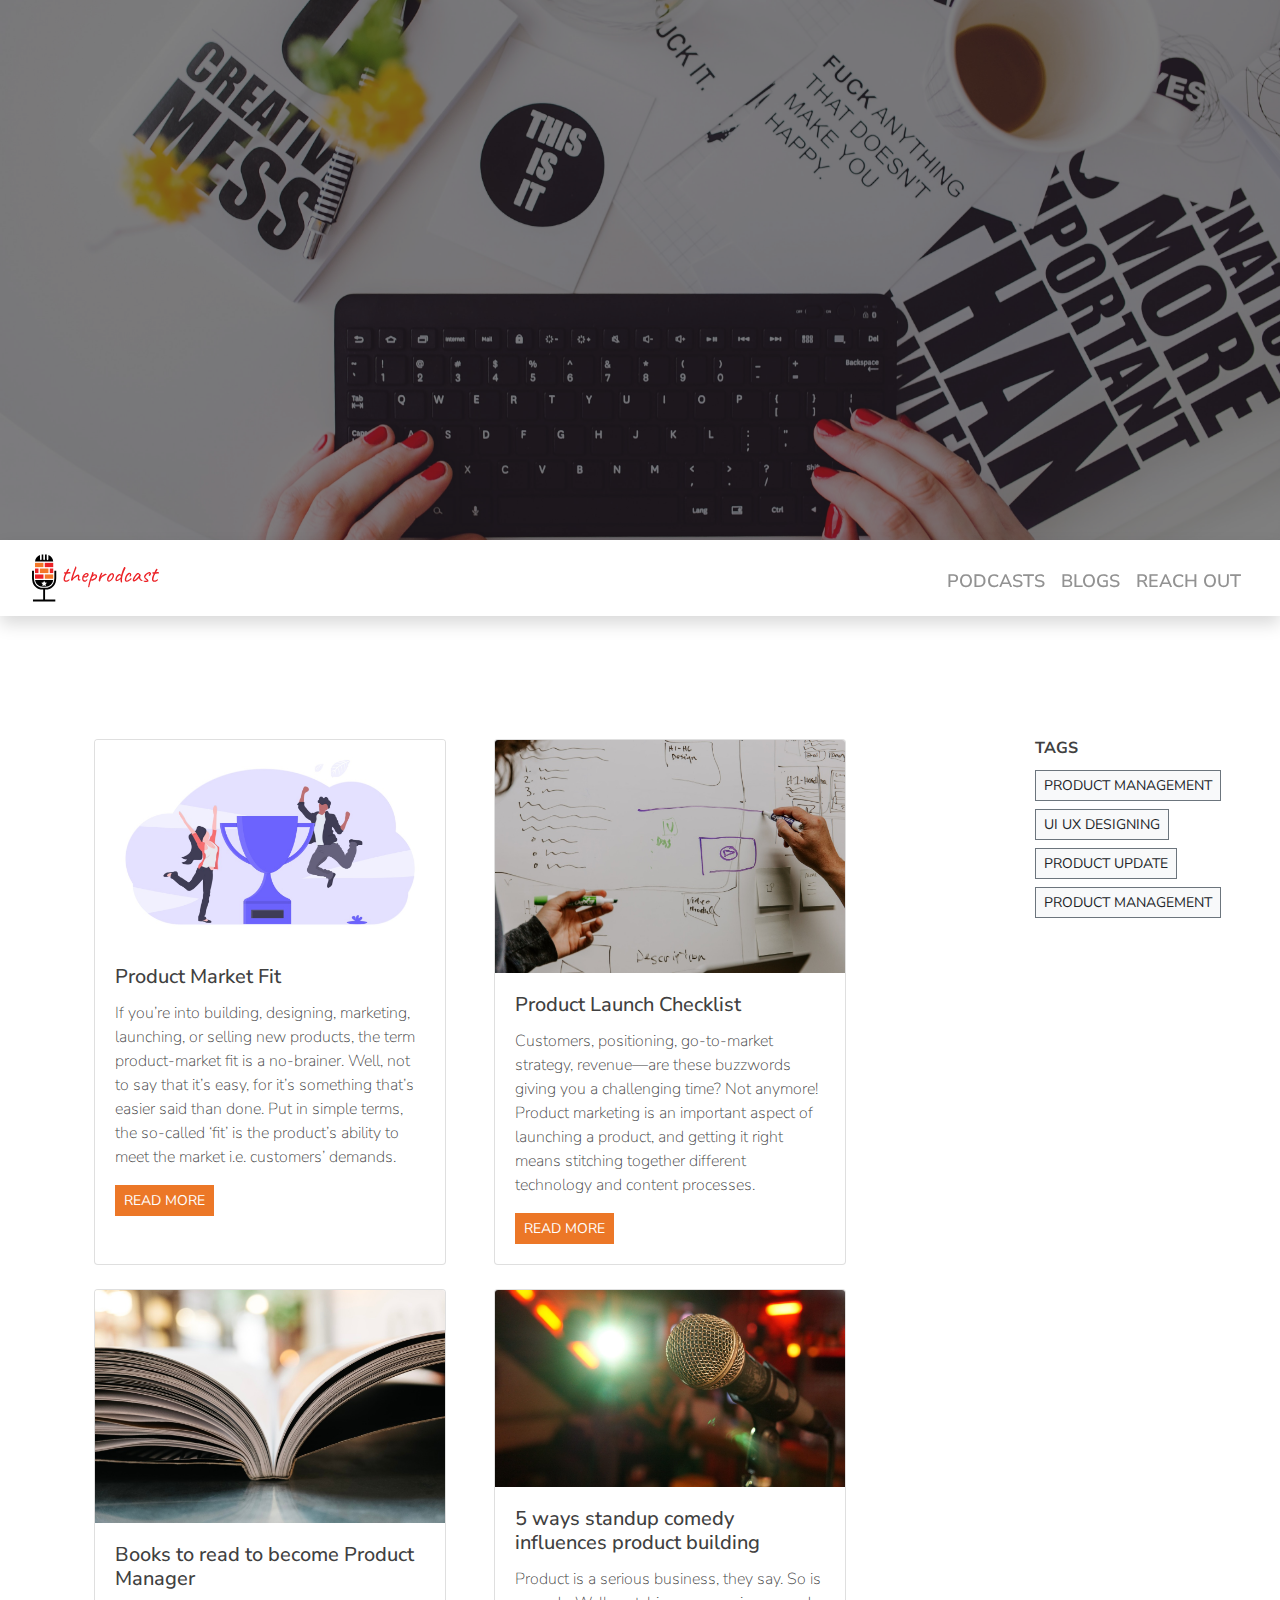
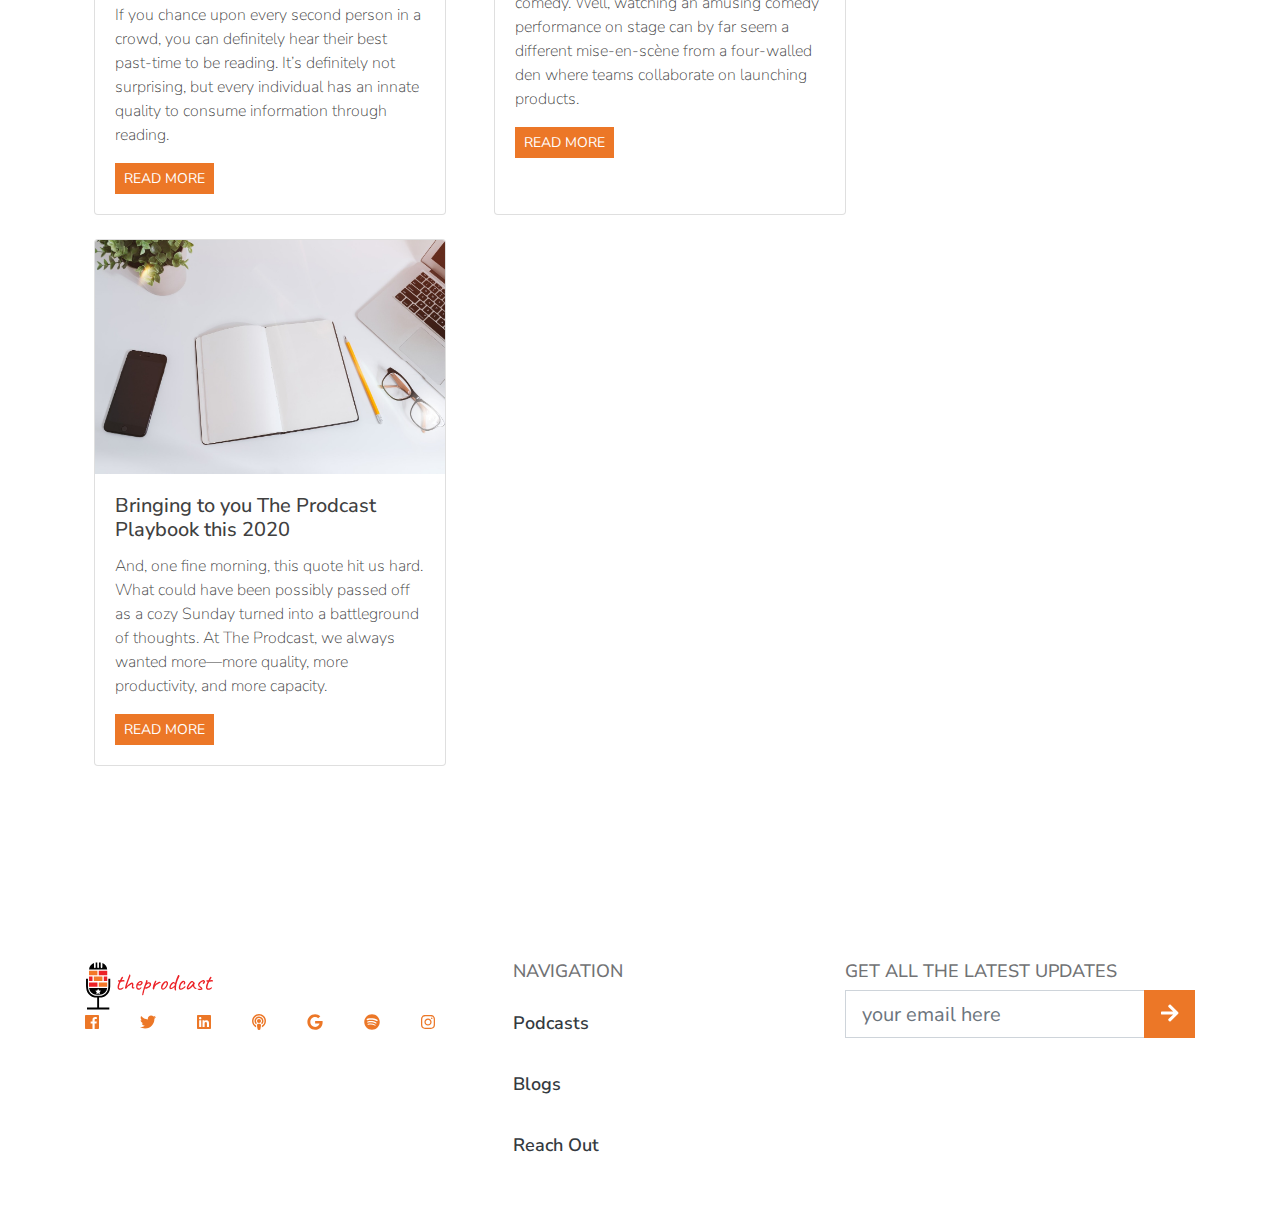
==== commit bd9c7147: "fixed column width issue in mobile device" ====
--- a/blogs/index.html
+++ b/blogs/index.html
@@ -74,9 +74,9 @@
         <section class="container py-5">
             <div class="row">
                 <div class="col-md-10">
-                    <div class="row row-cols-1 row-cols-md-2 no-gutters">
-                        <div class="col mb-4">
-                            <div class="card" style="width:400px">
+                    <div class="row row-cols-1 row-cols-md-2">
+                        <div class="col mb-4 px-4" style="max-width:25rem">
+                            <div class="card h-100">
                                 <img src="../assets/img/blogs/5.jpg" class="card-img-top" alt="product market fit">
                                 <div class="card-body">
                                     <h5 class="card-title">Product Market Fit</h5>
@@ -90,8 +90,8 @@
                                 </div>
                             </div>
                         </div>
-                        <div class="col mb-4">
-                            <div class="card" style="width:400px">
+                        <div class="col mb-4 px-4" style="max-width:25rem">
+                            <div class="card h-100">
                                 <img src="../assets/img/blogs/4.jpg" class="card-img-top" alt="product market fit">
                                 <div class="card-body">
                                     <h5 class="card-title">Product Launch Checklist</h5>
@@ -104,8 +104,8 @@
                                 </div>
                             </div>
                         </div>
-                        <div class="col mb-4">
-                            <div class="card" style="width:400px">
+                        <div class="col mb-4 px-4" style="max-width:25rem">
+                            <div class="card h-100">
                                 <img src="../assets/img/blogs/3.jpg" class="card-img-top" alt="product market fit">
                                 <div class="card-body">
                                     <h5 class="card-title">Books to read to become Product Manager</h5>
@@ -117,8 +117,8 @@
                                 </div>
                             </div>
                         </div>
-                        <div class="col mb-4">
-                            <div class="card" style="width:400px">
+                        <div class="col mb-4 px-4" style="max-width:25rem">
+                            <div class="card h-100">
                                 <img src="../assets/img/blogs/2.jpg" class="card-img-top" alt="product market fit">
                                 <div class="card-body">
                                     <h5 class="card-title">5 ways standup comedy influences product building</h5>
@@ -130,8 +130,8 @@
                                 </div>
                             </div>
                         </div>
-                        <div class="col mb-4">
-                            <div class="card" style="width:400px">
+                        <div class="col mb-4 px-4" style="max-width:25rem">
+                            <div class="card h-100">
                                 <img src="../assets/img/blogs/1.jpg" class="card-img-top" alt="product market fit">
                                 <div class="card-body">
                                     <h5 class="card-title">Bringing to you The Prodcast Playbook this 2020</h5>
